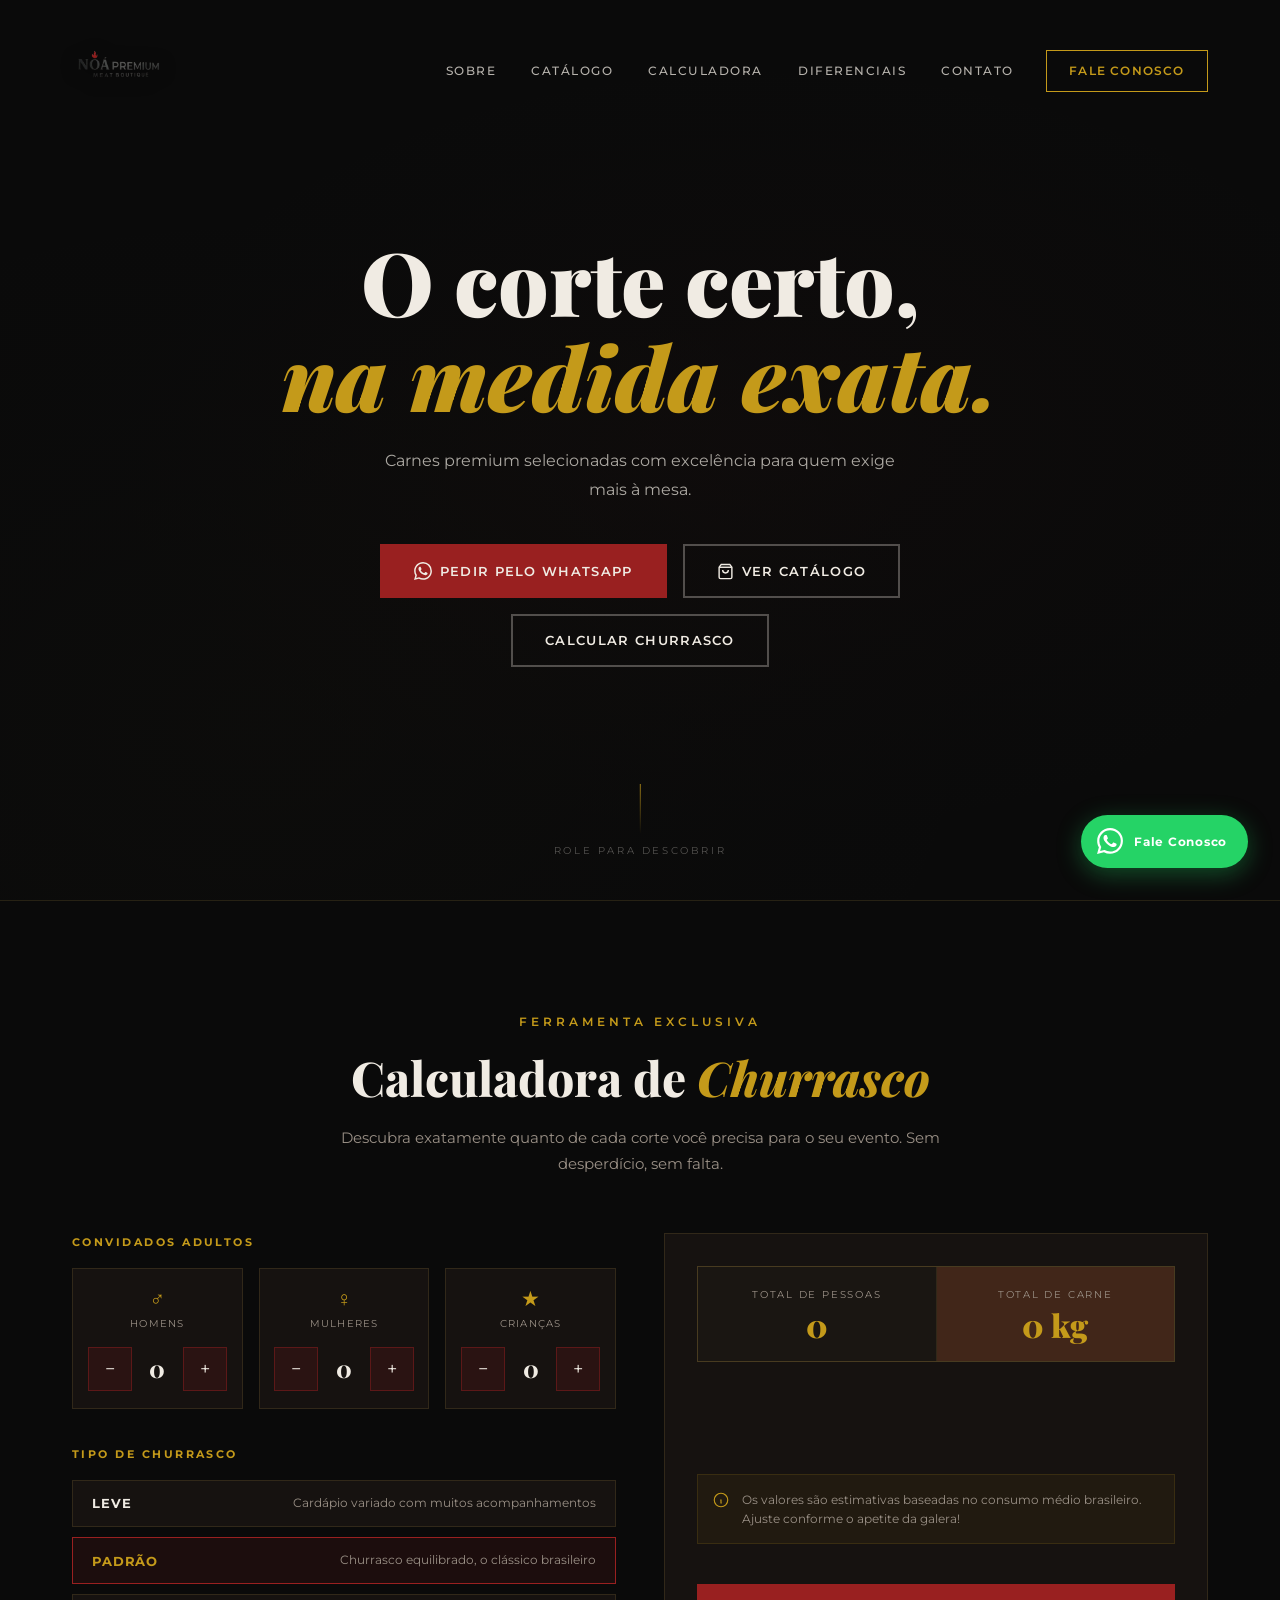
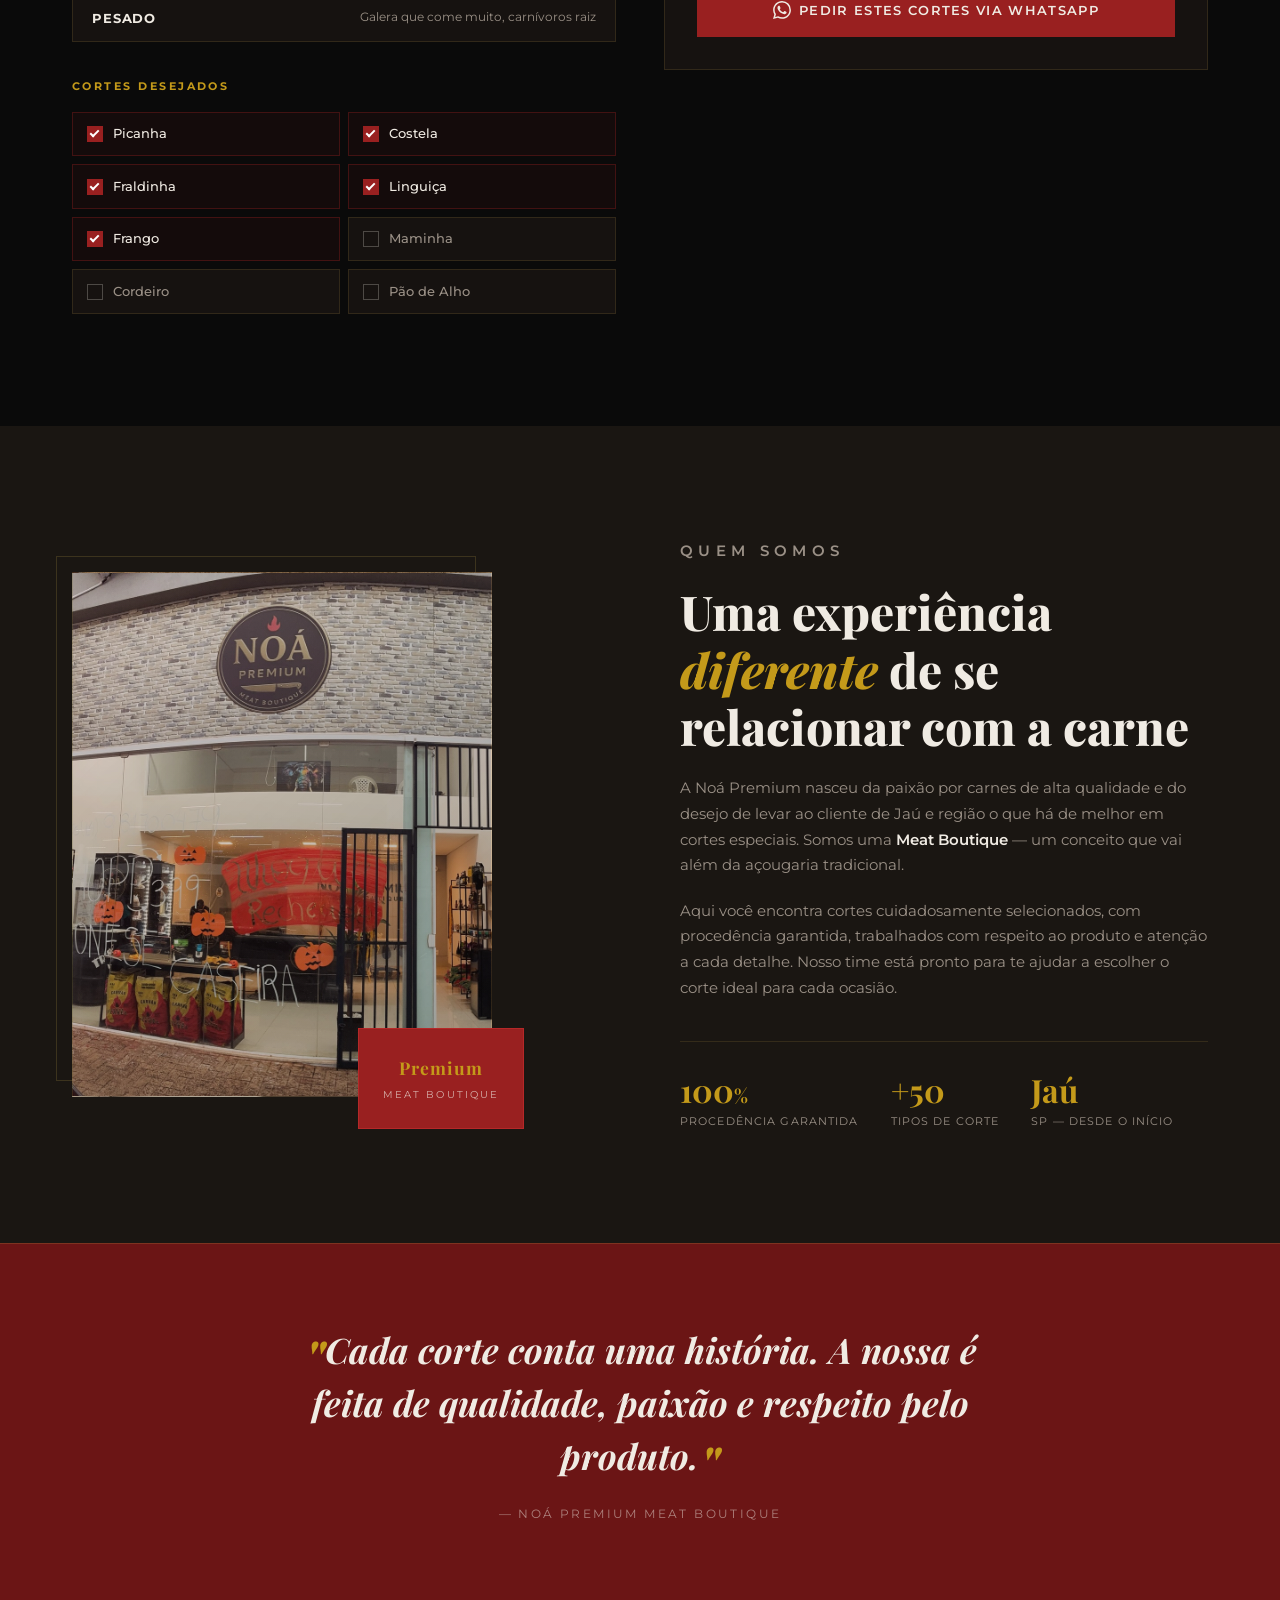
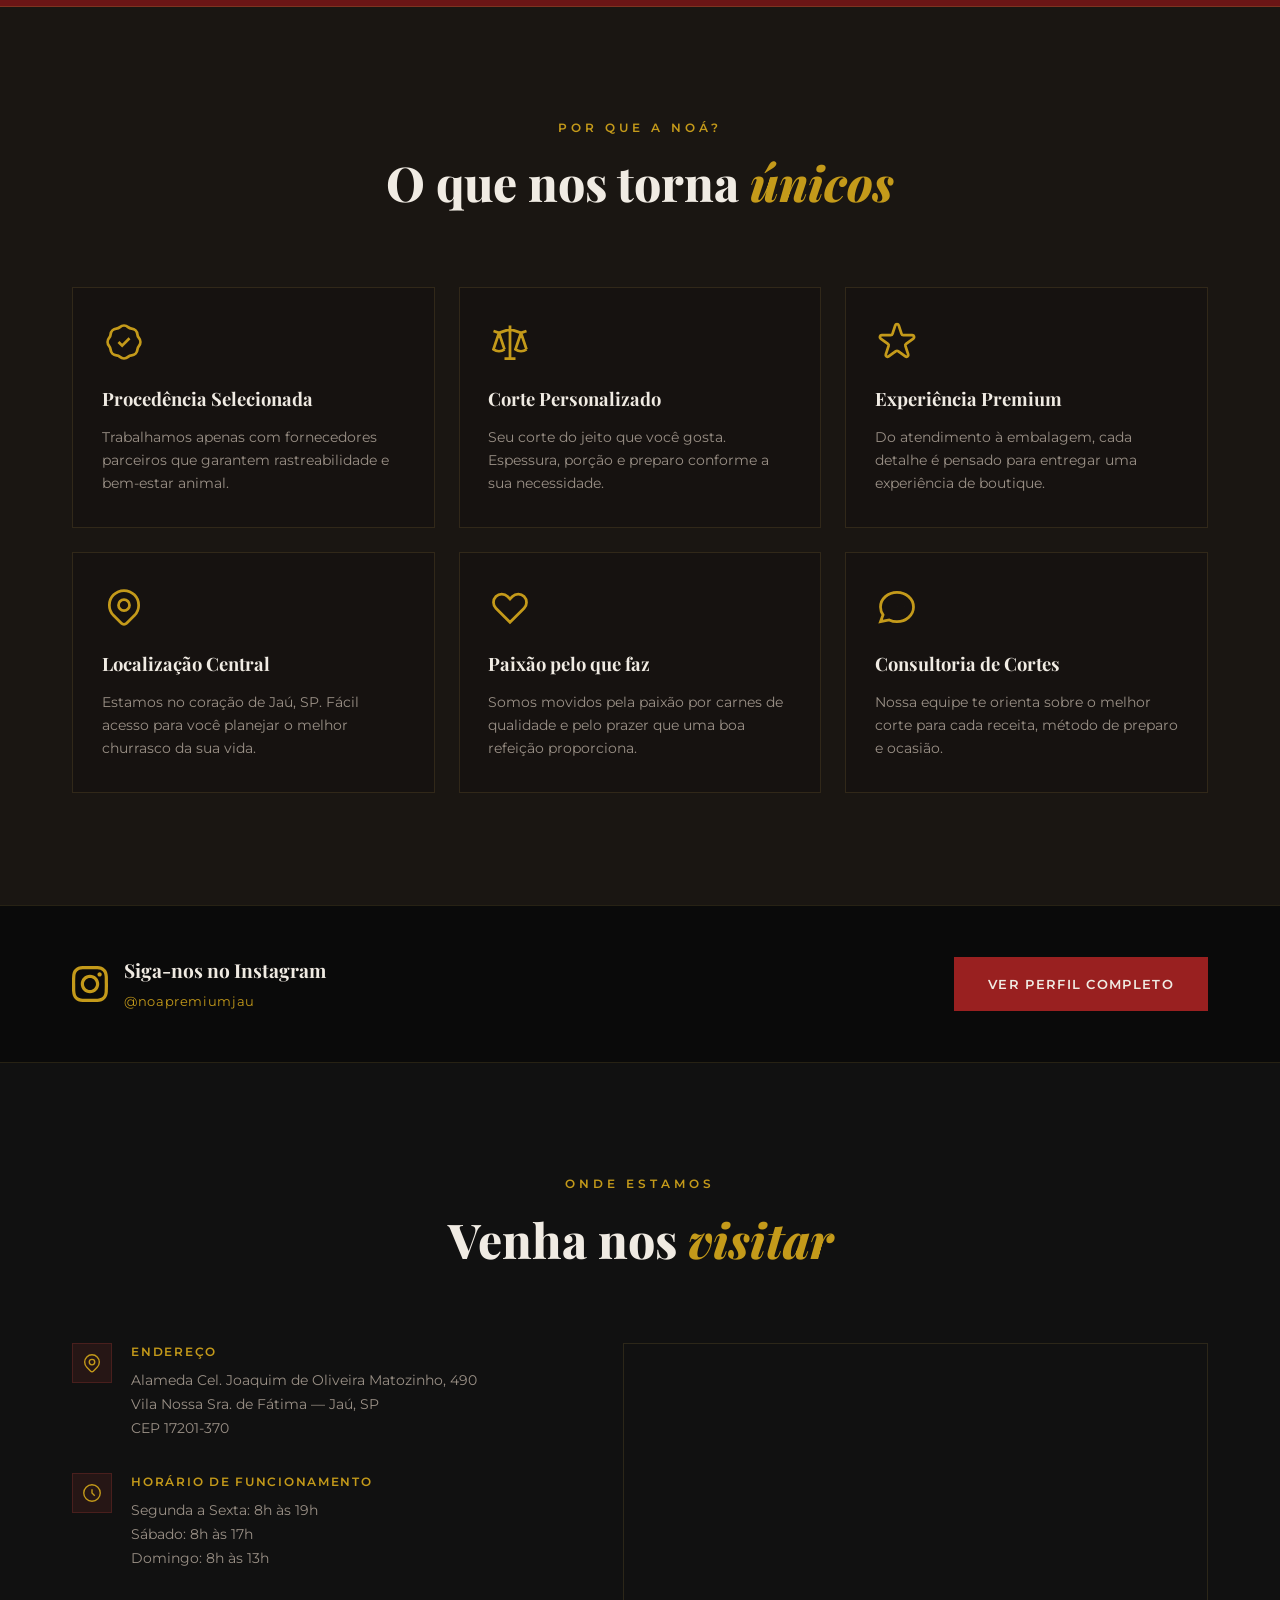
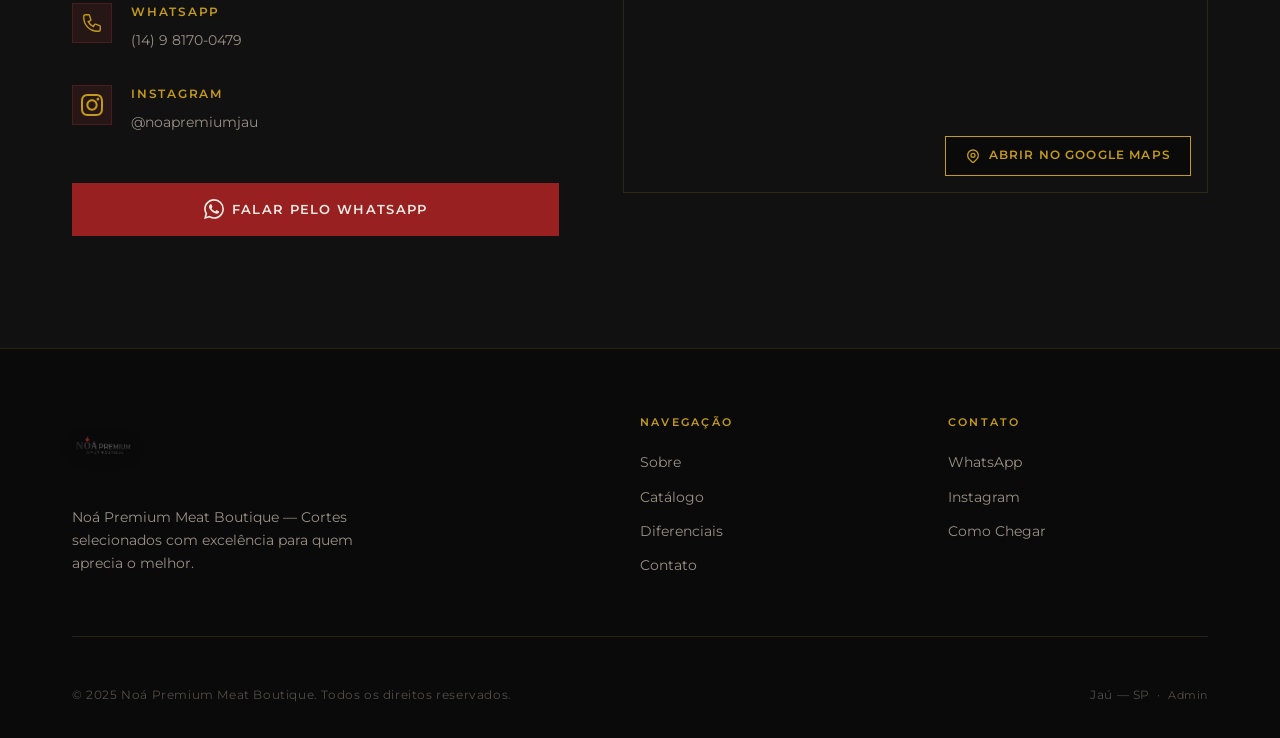
==== index.html @ 0af26b23 "feat: NOÁ Premium — catálogo, carrinho, admin e otimização mobile" ====
<!DOCTYPE html>
<html lang="pt-BR">
<head>
  <meta charset="UTF-8" />
  <meta name="viewport" content="width=device-width, initial-scale=1.0" />
  <title>Noá Premium | Meat Boutique</title>
  <meta name="description" content="Noá Premium Meat Boutique — Cortes premium selecionados com excelência em Jaú, SP. Descubra o sabor que você merece." />
  <link rel="preconnect" href="https://fonts.googleapis.com" />
  <link rel="preconnect" href="https://fonts.gstatic.com" crossorigin />
  <link href="https://fonts.googleapis.com/css2?family=Playfair+Display:ital,wght@0,700;0,800;0,900;1,700;1,800;1,900&family=Montserrat:wght@300;400;500;600;700&display=swap" rel="stylesheet" />
  <link rel="stylesheet" href="style.css" />
</head>
<body>

  <!-- ===== NAVBAR ===== -->
  <header class="navbar" id="navbar">
    <div class="nav-container">
      <a href="#hero" class="nav-logo">
        <img src="LOGO.png" alt="Noá Premium" class="logo-img" />
      </a>
      <nav class="nav-links" id="navLinks">
        <a href="#sobre">Sobre</a>
        <a href="catalogo.html">Catálogo</a>
        <a href="#calculadora">Calculadora</a>
        <a href="#diferenciais">Diferenciais</a>
        <a href="#contato">Contato</a>
      </nav>
      <a href="https://wa.me/5514981700479" target="_blank" class="btn-nav">Fale Conosco</a>
      <button class="hamburger" id="hamburger" aria-label="Menu">
        <span></span><span></span><span></span>
      </button>
    </div>
  </header>

  <!-- ===== HERO ===== -->
  <section class="hero" id="hero">
    <div class="hero-overlay"></div>
    <div class="hero-content">
      <h1 class="hero-title">
        O corte certo,<br /><em>na medida exata.</em>
      </h1>
      <p class="hero-sub">Carnes premium selecionadas com excelência para quem exige mais à mesa.</p>
      <div class="hero-cta">
        <a href="https://wa.me/5514981700479" target="_blank" class="btn-primary">
          <svg viewBox="0 0 24 24" fill="currentColor" style="width:18px;height:18px;flex-shrink:0"><path d="M17.472 14.382c-.297-.149-1.758-.867-2.03-.967-.273-.099-.471-.148-.67.15-.197.297-.767.966-.94 1.164-.173.199-.347.223-.644.075-.297-.15-1.255-.463-2.39-1.475-.883-.788-1.48-1.761-1.653-2.059-.173-.297-.018-.458.13-.606.134-.133.298-.347.446-.52.149-.174.198-.298.298-.497.099-.198.05-.371-.025-.52-.075-.149-.669-1.612-.916-2.207-.242-.579-.487-.5-.669-.51-.173-.008-.371-.01-.57-.01-.198 0-.52.074-.792.372-.272.297-1.04 1.016-1.04 2.479 0 1.462 1.065 2.875 1.213 3.074.149.198 2.096 3.2 5.077 4.487.709.306 1.262.489 1.694.625.712.227 1.36.195 1.871.118.571-.085 1.758-.719 2.006-1.413.248-.694.248-1.289.173-1.413-.074-.124-.272-.198-.57-.347m-5.421 7.403h-.004a9.87 9.87 0 01-5.031-1.378l-.361-.214-3.741.982.998-3.648-.235-.374a9.86 9.86 0 01-1.51-5.26c.001-5.45 4.436-9.884 9.888-9.884 2.64 0 5.122 1.03 6.988 2.898a9.825 9.825 0 012.893 6.994c-.003 5.45-4.437 9.884-9.885 9.884m8.413-18.297A11.815 11.815 0 0012.05 0C5.495 0 .16 5.335.157 11.892c0 2.096.547 4.142 1.588 5.945L.057 24l6.305-1.654a11.882 11.882 0 005.683 1.448h.005c6.554 0 11.89-5.335 11.893-11.893a11.821 11.821 0 00-3.48-8.413z"/></svg>
          Pedir pelo WhatsApp
        </a>
        <a href="catalogo.html" class="btn-outline">
          <svg viewBox="0 0 24 24" fill="none" stroke="currentColor" stroke-width="2" style="width:17px;height:17px;flex-shrink:0"><path d="M6 2L3 6v14a2 2 0 002 2h14a2 2 0 002-2V6l-3-4z"/><line x1="3" y1="6" x2="21" y2="6"/><path d="M16 10a4 4 0 01-8 0"/></svg>
          Ver Catálogo
        </a>
        <a href="#calculadora" class="btn-outline">Calcular Churrasco</a>
      </div>
    </div>
    <div class="hero-scroll">
      <span></span>
      <p>Role para descobrir</p>
    </div>
  </section>

  <!-- ===== CALCULADORA DE CHURRASCO ===== -->
  <section class="calculadora" id="calculadora">
    <div class="container">
      <div class="section-header center">
        <p class="section-label">Ferramenta Exclusiva</p>
        <h2 class="section-title">Calculadora de <em>Churrasco</em></h2>
        <p class="section-desc">Descubra exatamente quanto de cada corte você precisa para o seu evento. Sem desperdício, sem falta.</p>
      </div>

      <div class="calc-wrapper">

        <!-- INPUTS -->
        <div class="calc-inputs">

          <div class="calc-group">
            <label class="calc-label">Convidados adultos</label>
            <div class="calc-counters">
              <div class="calc-counter">
                <div class="calc-counter-info">
                  <span class="counter-icon">♂</span>
                  <span class="counter-desc">Homens</span>
                </div>
                <div class="counter-control">
                  <button class="counter-btn" data-target="men" data-action="minus">−</button>
                  <span class="counter-val" id="val-men">0</span>
                  <button class="counter-btn" data-target="men" data-action="plus">+</button>
                </div>
              </div>
              <div class="calc-counter">
                <div class="calc-counter-info">
                  <span class="counter-icon">♀</span>
                  <span class="counter-desc">Mulheres</span>
                </div>
                <div class="counter-control">
                  <button class="counter-btn" data-target="women" data-action="minus">−</button>
                  <span class="counter-val" id="val-women">0</span>
                  <button class="counter-btn" data-target="women" data-action="plus">+</button>
                </div>
              </div>
              <div class="calc-counter">
                <div class="calc-counter-info">
                  <span class="counter-icon">★</span>
                  <span class="counter-desc">Crianças</span>
                </div>
                <div class="counter-control">
                  <button class="counter-btn" data-target="kids" data-action="minus">−</button>
                  <span class="counter-val" id="val-kids">0</span>
                  <button class="counter-btn" data-target="kids" data-action="plus">+</button>
                </div>
              </div>
            </div>
          </div>

          <div class="calc-group">
            <label class="calc-label">Tipo de churrasco</label>
            <div class="calc-tipo">
              <button class="tipo-btn" data-tipo="leve">
                <span class="tipo-name">Leve</span>
                <span class="tipo-desc">Cardápio variado com muitos acompanhamentos</span>
              </button>
              <button class="tipo-btn active" data-tipo="padrao">
                <span class="tipo-name">Padrão</span>
                <span class="tipo-desc">Churrasco equilibrado, o clássico brasileiro</span>
              </button>
              <button class="tipo-btn" data-tipo="pesado">
                <span class="tipo-name">Pesado</span>
                <span class="tipo-desc">Galera que come muito, carnívoros raiz</span>
              </button>
            </div>
          </div>

          <div class="calc-group">
            <label class="calc-label">Cortes desejados</label>
            <div class="calc-cortes-check">
              <label class="check-item"><input type="checkbox" checked data-cut="picanha" /><span>Picanha</span></label>
              <label class="check-item"><input type="checkbox" checked data-cut="costela" /><span>Costela</span></label>
              <label class="check-item"><input type="checkbox" checked data-cut="fraldinha" /><span>Fraldinha</span></label>
              <label class="check-item"><input type="checkbox" checked data-cut="linguica" /><span>Linguiça</span></label>
              <label class="check-item"><input type="checkbox" checked data-cut="frango" /><span>Frango</span></label>
              <label class="check-item"><input type="checkbox" data-cut="maminha" /><span>Maminha</span></label>
              <label class="check-item"><input type="checkbox" data-cut="cordeiro" /><span>Cordeiro</span></label>
              <label class="check-item"><input type="checkbox" data-cut="paoalho" /><span>Pão de Alho</span></label>
            </div>
          </div>

        </div>

        <!-- RESULTADO -->
        <div class="calc-result">
          <div class="result-header">
            <div class="result-total-box">
              <span class="result-total-label">Total de pessoas</span>
              <span class="result-total-num" id="result-total">0</span>
            </div>
            <div class="result-total-box highlight">
              <span class="result-total-label">Total de carne</span>
              <span class="result-total-num" id="result-kg">0 kg</span>
            </div>
          </div>

          <div class="result-list" id="result-list"></div>

          <div class="result-obs">
            <svg viewBox="0 0 24 24" fill="none" stroke="currentColor" stroke-width="1.5"><path d="M13 16h-1v-4h-1m1-4h.01M21 12a9 9 0 11-18 0 9 9 0 0118 0z"/></svg>
            <p>Os valores são estimativas baseadas no consumo médio brasileiro. Ajuste conforme o apetite da galera!</p>
          </div>

          <a href="https://wa.me/5514981700479" target="_blank" class="btn-primary btn-full" id="btn-pedir">
            <svg viewBox="0 0 24 24" fill="currentColor" style="width:18px;height:18px;flex-shrink:0"><path d="M17.472 14.382c-.297-.149-1.758-.867-2.03-.967-.273-.099-.471-.148-.67.15-.197.297-.767.966-.94 1.164-.173.199-.347.223-.644.075-.297-.15-1.255-.463-2.39-1.475-.883-.788-1.48-1.761-1.653-2.059-.173-.297-.018-.458.13-.606.134-.133.298-.347.446-.52.149-.174.198-.298.298-.497.099-.198.05-.371-.025-.52-.075-.149-.669-1.612-.916-2.207-.242-.579-.487-.5-.669-.51-.173-.008-.371-.01-.57-.01-.198 0-.52.074-.792.372-.272.297-1.04 1.016-1.04 2.479 0 1.462 1.065 2.875 1.213 3.074.149.198 2.096 3.2 5.077 4.487.709.306 1.262.489 1.694.625.712.227 1.36.195 1.871.118.571-.085 1.758-.719 2.006-1.413.248-.694.248-1.289.173-1.413-.074-.124-.272-.198-.57-.347m-5.421 7.403h-.004a9.87 9.87 0 01-5.031-1.378l-.361-.214-3.741.982.998-3.648-.235-.374a9.86 9.86 0 01-1.51-5.26c.001-5.45 4.436-9.884 9.888-9.884 2.64 0 5.122 1.03 6.988 2.898a9.825 9.825 0 012.893 6.994c-.003 5.45-4.437 9.884-9.885 9.884m8.413-18.297A11.815 11.815 0 0012.05 0C5.495 0 .16 5.335.157 11.892c0 2.096.547 4.142 1.588 5.945L.057 24l6.305-1.654a11.882 11.882 0 005.683 1.448h.005c6.554 0 11.89-5.335 11.893-11.893a11.821 11.821 0 00-3.48-8.413z"/></svg>
            Pedir estes cortes via WhatsApp
          </a>
        </div>

      </div>
    </div>
  </section>

  <!-- ===== SOBRE ===== -->
  <section class="sobre" id="sobre">
    <div class="container">
      <div class="sobre-grid">
        <div class="sobre-visual">
          <div class="sobre-img-wrap">
            <div class="sobre-img-bg"></div>
            <div class="sobre-badge">
              <span class="badge-num">Premium</span>
              <span class="badge-txt">Meat Boutique</span>
            </div>
          </div>
        </div>
        <div class="sobre-text">
          <p class="section-label">Quem Somos</p>
          <h2 class="section-title">Uma experiência <em>diferente</em> de se relacionar com a carne</h2>
          <p>A Noá Premium nasceu da paixão por carnes de alta qualidade e do desejo de levar ao cliente de Jaú e região o que há de melhor em cortes especiais. Somos uma <strong>Meat Boutique</strong> — um conceito que vai além da açougaria tradicional.</p>
          <p>Aqui você encontra cortes cuidadosamente selecionados, com procedência garantida, trabalhados com respeito ao produto e atenção a cada detalhe. Nosso time está pronto para te ajudar a escolher o corte ideal para cada ocasião.</p>
          <div class="sobre-stats">
            <div class="stat">
              <span class="stat-num">100<em>%</em></span>
              <span class="stat-label">Procedência garantida</span>
            </div>
            <div class="stat">
              <span class="stat-num">+50</span>
              <span class="stat-label">Tipos de corte</span>
            </div>
            <div class="stat">
              <span class="stat-num">Jaú</span>
              <span class="stat-label">SP — Desde o início</span>
            </div>
          </div>
        </div>
      </div>
    </div>
  </section>

  <!-- ===== BANNER QUOTE ===== -->
  <section class="quote-banner">
    <div class="container">
      <blockquote>
        <em>"</em>Cada corte conta uma história. A nossa é feita de qualidade, paixão e respeito pelo produto.<em>"</em>
      </blockquote>
      <cite>— Noá Premium Meat Boutique</cite>
    </div>
  </section>

  <!-- ===== DIFERENCIAIS ===== -->
  <section class="diferenciais" id="diferenciais">
    <div class="container">
      <div class="section-header center">
        <p class="section-label">Por que a Noá?</p>
        <h2 class="section-title">O que nos torna <em>únicos</em></h2>
      </div>
      <div class="diff-grid">

        <div class="diff-card">
          <div class="diff-icon">
            <svg viewBox="0 0 24 24" fill="none" stroke="currentColor" stroke-width="1.5"><path d="M9 12l2 2 4-4M7.835 4.697a3.42 3.42 0 001.946-.806 3.42 3.42 0 014.438 0 3.42 3.42 0 001.946.806 3.42 3.42 0 013.138 3.138 3.42 3.42 0 00.806 1.946 3.42 3.42 0 010 4.438 3.42 3.42 0 00-.806 1.946 3.42 3.42 0 01-3.138 3.138 3.42 3.42 0 00-1.946.806 3.42 3.42 0 01-4.438 0 3.42 3.42 0 00-1.946-.806 3.42 3.42 0 01-3.138-3.138 3.42 3.42 0 00-.806-1.946 3.42 3.42 0 010-4.438 3.42 3.42 0 00.806-1.946 3.42 3.42 0 013.138-3.138z"/></svg>
          </div>
          <h3>Procedência Selecionada</h3>
          <p>Trabalhamos apenas com fornecedores parceiros que garantem rastreabilidade e bem-estar animal.</p>
        </div>

        <div class="diff-card">
          <div class="diff-icon">
            <svg viewBox="0 0 24 24" fill="none" stroke="currentColor" stroke-width="1.5"><path d="M3 6l3 1m0 0l-3 9a5.002 5.002 0 006.001 0M6 7l3 9M6 7l6-2m6 2l3-1m-3 1l-3 9a5.002 5.002 0 006.001 0M18 7l3 9m-3-9l-6-2m0-2v2m0 16V5m0 16H9m3 0h3"/></svg>
          </div>
          <h3>Corte Personalizado</h3>
          <p>Seu corte do jeito que você gosta. Espessura, porção e preparo conforme a sua necessidade.</p>
        </div>

        <div class="diff-card">
          <div class="diff-icon">
            <svg viewBox="0 0 24 24" fill="none" stroke="currentColor" stroke-width="1.5"><path d="M11.049 2.927c.3-.921 1.603-.921 1.902 0l1.519 4.674a1 1 0 00.95.69h4.915c.969 0 1.371 1.24.588 1.81l-3.976 2.888a1 1 0 00-.363 1.118l1.518 4.674c.3.922-.755 1.688-1.538 1.118l-3.976-2.888a1 1 0 00-1.176 0l-3.976 2.888c-.783.57-1.838-.197-1.538-1.118l1.518-4.674a1 1 0 00-.363-1.118l-3.976-2.888c-.784-.57-.38-1.81.588-1.81h4.914a1 1 0 00.951-.69l1.519-4.674z"/></svg>
          </div>
          <h3>Experiência Premium</h3>
          <p>Do atendimento à embalagem, cada detalhe é pensado para entregar uma experiência de boutique.</p>
        </div>

        <div class="diff-card">
          <div class="diff-icon">
            <svg viewBox="0 0 24 24" fill="none" stroke="currentColor" stroke-width="1.5"><path d="M17.657 16.657L13.414 20.9a1.998 1.998 0 01-2.827 0l-4.244-4.243a8 8 0 1111.314 0z"/><path d="M15 11a3 3 0 11-6 0 3 3 0 016 0z"/></svg>
          </div>
          <h3>Localização Central</h3>
          <p>Estamos no coração de Jaú, SP. Fácil acesso para você planejar o melhor churrasco da sua vida.</p>
        </div>

        <div class="diff-card">
          <div class="diff-icon">
            <svg viewBox="0 0 24 24" fill="none" stroke="currentColor" stroke-width="1.5"><path d="M4.318 6.318a4.5 4.5 0 000 6.364L12 20.364l7.682-7.682a4.5 4.5 0 00-6.364-6.364L12 7.636l-1.318-1.318a4.5 4.5 0 00-6.364 0z"/></svg>
          </div>
          <h3>Paixão pelo que faz</h3>
          <p>Somos movidos pela paixão por carnes de qualidade e pelo prazer que uma boa refeição proporciona.</p>
        </div>

        <div class="diff-card">
          <div class="diff-icon">
            <svg viewBox="0 0 24 24" fill="none" stroke="currentColor" stroke-width="1.5"><path d="M8 12h.01M12 12h.01M16 12h.01M21 12c0 4.418-4.03 8-9 8a9.863 9.863 0 01-4.255-.949L3 20l1.395-3.72C3.512 15.042 3 13.574 3 12c0-4.418 4.03-8 9-8s9 3.582 9 8z"/></svg>
          </div>
          <h3>Consultoria de Cortes</h3>
          <p>Nossa equipe te orienta sobre o melhor corte para cada receita, método de preparo e ocasião.</p>
        </div>

      </div>
    </div>
  </section>

  <!-- ===== INSTAGRAM STRIP ===== -->
  <section class="insta-strip">
    <div class="container">
      <div class="insta-header">
        <svg class="insta-icon" viewBox="0 0 24 24" fill="currentColor"><path d="M12 2.163c3.204 0 3.584.012 4.85.07 3.252.148 4.771 1.691 4.919 4.919.058 1.265.069 1.645.069 4.849 0 3.205-.012 3.584-.069 4.849-.149 3.225-1.664 4.771-4.919 4.919-1.266.058-1.644.07-4.85.07-3.204 0-3.584-.012-4.849-.07-3.26-.149-4.771-1.699-4.919-4.92-.058-1.265-.07-1.644-.07-4.849 0-3.204.013-3.583.07-4.849.149-3.227 1.664-4.771 4.919-4.919 1.266-.057 1.645-.069 4.849-.069zm0-2.163c-3.259 0-3.667.014-4.947.072-4.358.2-6.78 2.618-6.98 6.98-.059 1.281-.073 1.689-.073 4.948 0 3.259.014 3.668.072 4.948.2 4.358 2.618 6.78 6.98 6.98 1.281.058 1.689.072 4.948.072 3.259 0 3.668-.014 4.948-.072 4.354-.2 6.782-2.618 6.979-6.98.059-1.28.073-1.689.073-4.948 0-3.259-.014-3.667-.072-4.947-.196-4.354-2.617-6.78-6.979-6.98-1.281-.059-1.69-.073-4.949-.073zm0 5.838c-3.403 0-6.162 2.759-6.162 6.162s2.759 6.163 6.162 6.163 6.162-2.759 6.162-6.163c0-3.403-2.759-6.162-6.162-6.162zm0 10.162c-2.209 0-4-1.79-4-4 0-2.209 1.791-4 4-4s4 1.791 4 4c0 2.21-1.791 4-4 4zm6.406-11.845c-.796 0-1.441.645-1.441 1.44s.645 1.44 1.441 1.44c.795 0 1.439-.645 1.439-1.44s-.644-1.44-1.439-1.44z"/></svg>
        <div>
          <h3>Siga-nos no Instagram</h3>
          <a href="https://www.instagram.com/noapremiumjau/" target="_blank" rel="noopener">@noapremiumjau</a>
        </div>
      </div>
      <a href="https://www.instagram.com/noapremiumjau/" target="_blank" rel="noopener" class="btn-primary">Ver Perfil Completo</a>
    </div>
  </section>

  <!-- ===== CONTATO ===== -->
  <section class="contato" id="contato">
    <div class="container">
      <div class="section-header center">
        <p class="section-label">Onde Estamos</p>
        <h2 class="section-title">Venha nos <em>visitar</em></h2>
      </div>
      <div class="contato-grid">
        <div class="contato-info">

          <div class="info-item">
            <div class="info-icon">
              <svg viewBox="0 0 24 24" fill="none" stroke="currentColor" stroke-width="1.5"><path d="M17.657 16.657L13.414 20.9a1.998 1.998 0 01-2.827 0l-4.244-4.243a8 8 0 1111.314 0z"/><path d="M15 11a3 3 0 11-6 0 3 3 0 016 0z"/></svg>
            </div>
            <div>
              <h4>Endereço</h4>
              <p>Alameda Cel. Joaquim de Oliveira Matozinho, 490<br />Vila Nossa Sra. de Fátima — Jaú, SP<br />CEP 17201-370</p>
            </div>
          </div>

          <div class="info-item">
            <div class="info-icon">
              <svg viewBox="0 0 24 24" fill="none" stroke="currentColor" stroke-width="1.5"><path d="M12 8v4l3 3m6-3a9 9 0 11-18 0 9 9 0 0118 0z"/></svg>
            </div>
            <div>
              <h4>Horário de Funcionamento</h4>
              <p>Segunda a Sexta: 8h às 19h<br />Sábado: 8h às 17h<br />Domingo: 8h às 13h</p>
            </div>
          </div>

          <div class="info-item">
            <div class="info-icon">
              <svg viewBox="0 0 24 24" fill="none" stroke="currentColor" stroke-width="1.5"><path d="M3 5a2 2 0 012-2h3.28a1 1 0 01.948.684l1.498 4.493a1 1 0 01-.502 1.21l-2.257 1.13a11.042 11.042 0 005.516 5.516l1.13-2.257a1 1 0 011.21-.502l4.493 1.498a1 1 0 01.684.949V19a2 2 0 01-2 2h-1C9.716 21 3 14.284 3 6V5z"/></svg>
            </div>
            <div>
              <h4>WhatsApp</h4>
              <p><a href="https://wa.me/5514981700479" target="_blank">(14) 9 8170-0479</a></p>
            </div>
          </div>

          <div class="info-item">
            <div class="info-icon">
              <svg viewBox="0 0 24 24" fill="currentColor"><path d="M12 2.163c3.204 0 3.584.012 4.85.07 3.252.148 4.771 1.691 4.919 4.919.058 1.265.069 1.645.069 4.849 0 3.205-.012 3.584-.069 4.849-.149 3.225-1.664 4.771-4.919 4.919-1.266.058-1.644.07-4.85.07-3.204 0-3.584-.012-4.849-.07-3.26-.149-4.771-1.699-4.919-4.92-.058-1.265-.07-1.644-.07-4.849 0-3.204.013-3.583.07-4.849.149-3.227 1.664-4.771 4.919-4.919 1.266-.057 1.645-.069 4.849-.069zm0-2.163c-3.259 0-3.667.014-4.947.072-4.358.2-6.78 2.618-6.98 6.98-.059 1.281-.073 1.689-.073 4.948 0 3.259.014 3.668.072 4.948.2 4.358 2.618 6.78 6.98 6.98 1.281.058 1.689.072 4.948.072 3.259 0 3.668-.014 4.948-.072 4.354-.2 6.782-2.618 6.979-6.98.059-1.28.073-1.689.073-4.948 0-3.259-.014-3.667-.072-4.947-.196-4.354-2.617-6.78-6.979-6.98-1.281-.059-1.69-.073-4.949-.073zm0 5.838c-3.403 0-6.162 2.759-6.162 6.162s2.759 6.163 6.162 6.163 6.162-2.759 6.162-6.163c0-3.403-2.759-6.162-6.162-6.162zm0 10.162c-2.209 0-4-1.79-4-4 0-2.209 1.791-4 4-4s4 1.791 4 4c0 2.21-1.791 4-4 4zm6.406-11.845c-.796 0-1.441.645-1.441 1.44s.645 1.44 1.441 1.44c.795 0 1.439-.645 1.439-1.44s-.644-1.44-1.439-1.44z"/></svg>
            </div>
            <div>
              <h4>Instagram</h4>
              <p><a href="https://www.instagram.com/noapremiumjau/" target="_blank">@noapremiumjau</a></p>
            </div>
          </div>

          <a href="https://wa.me/5514981700479" target="_blank" class="btn-primary btn-full">
            <svg viewBox="0 0 24 24" fill="currentColor" style="width:20px;height:20px;flex-shrink:0"><path d="M17.472 14.382c-.297-.149-1.758-.867-2.03-.967-.273-.099-.471-.148-.67.15-.197.297-.767.966-.94 1.164-.173.199-.347.223-.644.075-.297-.15-1.255-.463-2.39-1.475-.883-.788-1.48-1.761-1.653-2.059-.173-.297-.018-.458.13-.606.134-.133.298-.347.446-.52.149-.174.198-.298.298-.497.099-.198.05-.371-.025-.52-.075-.149-.669-1.612-.916-2.207-.242-.579-.487-.5-.669-.51-.173-.008-.371-.01-.57-.01-.198 0-.52.074-.792.372-.272.297-1.04 1.016-1.04 2.479 0 1.462 1.065 2.875 1.213 3.074.149.198 2.096 3.2 5.077 4.487.709.306 1.262.489 1.694.625.712.227 1.36.195 1.871.118.571-.085 1.758-.719 2.006-1.413.248-.694.248-1.289.173-1.413-.074-.124-.272-.198-.57-.347m-5.421 7.403h-.004a9.87 9.87 0 01-5.031-1.378l-.361-.214-3.741.982.998-3.648-.235-.374a9.86 9.86 0 01-1.51-5.26c.001-5.45 4.436-9.884 9.888-9.884 2.64 0 5.122 1.03 6.988 2.898a9.825 9.825 0 012.893 6.994c-.003 5.45-4.437 9.884-9.885 9.884m8.413-18.297A11.815 11.815 0 0012.05 0C5.495 0 .16 5.335.157 11.892c0 2.096.547 4.142 1.588 5.945L.057 24l6.305-1.654a11.882 11.882 0 005.683 1.448h.005c6.554 0 11.89-5.335 11.893-11.893a11.821 11.821 0 00-3.48-8.413z"/></svg>
            Falar pelo WhatsApp
          </a>

        </div>

        <div class="contato-map">
          <iframe
            title="Localização Noá Premium"
            src="https://www.google.com/maps/embed?origin=mfe&pb=!1m2!2m1!1sAlameda+Cel.+Joaquim+de+Oliveira+Matozinho,+490+-+4+-+Vila+Nossa+Sra.+de+Fatima,+Ja%C3%BA+-+SP,+17201-370"
            width="100%"
            height="100%"
            style="border:0;"
            allowfullscreen=""
            loading="lazy"
            referrerpolicy="no-referrer-when-downgrade">
          </iframe>
          <a 
            href="https://www.google.com/maps/search/Alameda+Cel.+Joaquim+de+Oliveira+Matozinho,+490,+Jaú,+SP" 
            target="_blank" 
            class="map-btn"
          >
            <svg viewBox="0 0 24 24" fill="none" stroke="currentColor" stroke-width="2"><path d="M17.657 16.657L13.414 20.9a1.998 1.998 0 01-2.827 0l-4.244-4.243a8 8 0 1111.314 0z"/><path d="M15 11a3 3 0 11-6 0 3 3 0 016 0z"/></svg>
            Abrir no Google Maps
          </a>
        </div>

      </div>
    </div>
  </section>

  <!-- ===== FOOTER ===== -->
  <footer class="footer">
    <div class="container">
      <div class="footer-top">
        <div class="footer-brand">
          <img src="LOGO.png" alt="Noá Premium" class="footer-logo" />
          <p>Noá Premium Meat Boutique — Cortes selecionados com excelência para quem aprecia o melhor.</p>
        </div>
        <div class="footer-links">
          <h5>Navegação</h5>
          <a href="#sobre">Sobre</a>
          <a href="catalogo.html">Catálogo</a>
          <a href="#diferenciais">Diferenciais</a>
          <a href="#contato">Contato</a>
        </div>
        <div class="footer-links">
          <h5>Contato</h5>
          <a href="https://wa.me/5514981700479" target="_blank">WhatsApp</a>
          <a href="https://www.instagram.com/noapremiumjau/" target="_blank">Instagram</a>
          <a href="https://www.google.com/maps/search/Alameda+Cel.+Joaquim+de+Oliveira+Matozinho,+490,+Jaú,+SP" target="_blank">Como Chegar</a>
        </div>
      </div>
      <div class="footer-bottom">
        <p>© 2025 Noá Premium Meat Boutique. Todos os direitos reservados.</p>
        <p>Jaú — SP &nbsp;·&nbsp; <a href="admin.html" style="color:var(--text-muted);opacity:0.5;font-size:0.7rem">Admin</a></p>
      </div>
    </div>
  </footer>

  <!-- ===== WHATSAPP FLUTUANTE ===== -->
  <a href="https://wa.me/5514981700479" target="_blank" class="whatsapp-float" aria-label="Falar pelo WhatsApp">
    <svg viewBox="0 0 24 24" fill="currentColor"><path d="M17.472 14.382c-.297-.149-1.758-.867-2.03-.967-.273-.099-.471-.148-.67.15-.197.297-.767.966-.94 1.164-.173.199-.347.223-.644.075-.297-.15-1.255-.463-2.39-1.475-.883-.788-1.48-1.761-1.653-2.059-.173-.297-.018-.458.13-.606.134-.133.298-.347.446-.52.149-.174.198-.298.298-.497.099-.198.05-.371-.025-.52-.075-.149-.669-1.612-.916-2.207-.242-.579-.487-.5-.669-.51-.173-.008-.371-.01-.57-.01-.198 0-.52.074-.792.372-.272.297-1.04 1.016-1.04 2.479 0 1.462 1.065 2.875 1.213 3.074.149.198 2.096 3.2 5.077 4.487.709.306 1.262.489 1.694.625.712.227 1.36.195 1.871.118.571-.085 1.758-.719 2.006-1.413.248-.694.248-1.289.173-1.413-.074-.124-.272-.198-.57-.347m-5.421 7.403h-.004a9.87 9.87 0 01-5.031-1.378l-.361-.214-3.741.982.998-3.648-.235-.374a9.86 9.86 0 01-1.51-5.26c.001-5.45 4.436-9.884 9.888-9.884 2.64 0 5.122 1.03 6.988 2.898a9.825 9.825 0 012.893 6.994c-.003 5.45-4.437 9.884-9.885 9.884m8.413-18.297A11.815 11.815 0 0012.05 0C5.495 0 .16 5.335.157 11.892c0 2.096.547 4.142 1.588 5.945L.057 24l6.305-1.654a11.882 11.882 0 005.683 1.448h.005c6.554 0 11.89-5.335 11.893-11.893a11.821 11.821 0 00-3.48-8.413z"/></svg>
    <span class="whatsapp-float-label">Fale Conosco</span>
  </a>

  <script src="script.js"></script>
</body>
</html>
---- style.css ----
/* =====================================================
   NOÁ PREMIUM — MEAT BOUTIQUE
   Color Palette:
   --black:       #0A0A0A
   --bg:          #111111
   --bg-2:        #181818
   --tomato:      #992020  (Vermelho)
   --tomato-lt:   #B52828
   --gold:        #C49A1A
   --gold-lt:     #D4AE38
   --text:        #F0EBE3
   --text-muted:  #9A9086
===================================================== */

/* ===== RESET & BASE ===== */
*, *::before, *::after {
  margin: 0;
  padding: 0;
  box-sizing: border-box;
}

:root {
  --black:      #0A0A0A;
  --bg:         #111111;
  --bg-2:       #1A1612;
  --bg-card:    #161210;
  --tomato:     #992020;
  --tomato-lt:  #B52828;
  --tomato-dk:  #6B1515;
  --gold:       #C49A1A;
  --gold-lt:    #D4AE38;
  --gold-dk:    #9A7815;
  --text:       #F0EBE3;
  --text-muted: #9A9086;
  --border:     rgba(201,168,76,0.15);
  --radius:     4px;
  --trans:      0.3s cubic-bezier(0.4, 0, 0.2, 1);
}

html {
  scroll-behavior: smooth;
  font-size: 16px;
  -webkit-text-size-adjust: 100%;
}

body {
  font-family: 'Montserrat', sans-serif;
  background-color: var(--bg);
  color: var(--text);
  line-height: 1.7;
  overflow-x: hidden;
  -webkit-font-smoothing: antialiased;
}

img { display: block; max-width: 100%; }
a  { color: inherit; text-decoration: none; }
button { cursor: pointer; font-family: inherit; touch-action: manipulation; -webkit-tap-highlight-color: transparent; }
a      { touch-action: manipulation; -webkit-tap-highlight-color: transparent; }

.container {
  max-width: 1200px;
  margin: 0 auto;
  padding: 0 2rem;
}

/* ===== TYPOGRAPHY ===== */
.section-label {
  font-family: 'Montserrat', sans-serif;
  font-size: 0.72rem;
  font-weight: 600;
  letter-spacing: 0.35em;
  text-transform: uppercase;
  color: var(--gold);
  margin-bottom: 1rem;
  display: block;
}

.section-title {
  font-family: 'Playfair Display', serif;
  font-size: clamp(2rem, 4vw, 3rem);
  font-weight: 800;
  line-height: 1.2;
  color: var(--text);
  margin-bottom: 1.2rem;
}

.section-title em {
  font-style: italic;
  color: var(--gold);
}

.section-desc {
  color: var(--text-muted);
  max-width: 600px;
  font-size: 0.95rem;
}

.section-header.center {
  text-align: center;
  display: flex;
  flex-direction: column;
  align-items: center;
  margin-bottom: 3.5rem;
}

/* ===== BUTTONS ===== */
.btn-primary {
  display: inline-flex;
  align-items: center;
  gap: 0.5rem;
  padding: 0.85rem 2rem;
  background: var(--tomato);
  color: var(--text);
  font-family: 'Montserrat', sans-serif;
  font-size: 0.82rem;
  font-weight: 600;
  letter-spacing: 0.1em;
  text-transform: uppercase;
  border: 2px solid var(--tomato);
  transition: background var(--trans), border-color var(--trans), color var(--trans), transform var(--trans);
}

.btn-primary:hover {
  background: var(--tomato-lt);
  border-color: var(--tomato-lt);
  transform: translateY(-2px);
}

.btn-outline {
  display: inline-flex;
  align-items: center;
  gap: 0.5rem;
  padding: 0.85rem 2rem;
  background: transparent;
  color: var(--text);
  font-family: 'Montserrat', sans-serif;
  font-size: 0.82rem;
  font-weight: 600;
  letter-spacing: 0.1em;
  text-transform: uppercase;
  border: 2px solid rgba(240,235,227,0.3);
  transition: border-color var(--trans), background var(--trans), transform var(--trans);
}

.btn-outline:hover {
  border-color: var(--gold);
  color: var(--gold);
  transform: translateY(-2px);
}

.btn-full {
  width: 100%;
  justify-content: center;
  margin-top: 1rem;
}

/* ===== NAVBAR ===== */
.navbar {
  position: fixed;
  top: 0;
  left: 0;
  right: 0;
  z-index: 1000;
  padding: 1rem 0;
  transition: background var(--trans), padding var(--trans), backdrop-filter var(--trans);
}

.navbar.scrolled {
  background: rgba(10, 10, 10, 0.93);
  backdrop-filter: blur(16px);
  padding: 0.6rem 0;
  border-bottom: 1px solid var(--border);
}

.nav-container {
  max-width: 1200px;
  margin: 0 auto;
  padding: 0 2rem;
  display: flex;
  align-items: center;
  gap: 2rem;
}

.nav-logo {
  flex-shrink: 0;
}

.logo-img {
  height: 110px;
  width: auto;
  filter: brightness(1) drop-shadow(0 2px 8px rgba(0,0,0,0.5));
  transition: transform var(--trans), filter var(--trans);
}

.logo-img:hover {
  transform: scale(1.04);
  filter: brightness(1.1) drop-shadow(0 4px 12px rgba(201,168,76,0.3));
}

.nav-links {
  display: flex;
  align-items: center;
  gap: 2.2rem;
  margin-left: auto;
}

.nav-links a {
  font-size: 0.78rem;
  font-weight: 500;
  letter-spacing: 0.12em;
  text-transform: uppercase;
  color: rgba(240,235,227,0.75);
  transition: color var(--trans);
  position: relative;
}

.nav-links a::after {
  content: '';
  position: absolute;
  bottom: -4px;
  left: 0;
  width: 0;
  height: 1px;
  background: var(--gold);
  transition: width var(--trans);
}

.nav-links a:hover { color: var(--text); }
.nav-links a:hover::after { width: 100%; }

.btn-nav {
  display: inline-block;
  padding: 0.6rem 1.4rem;
  background: transparent;
  border: 1px solid var(--gold);
  color: var(--gold);
  font-size: 0.75rem;
  font-weight: 600;
  letter-spacing: 0.1em;
  text-transform: uppercase;
  transition: background var(--trans), color var(--trans);
  white-space: nowrap;
}

.btn-nav:hover {
  background: var(--gold);
  color: var(--black);
}

.hamburger {
  display: none;
  flex-direction: column;
  gap: 5px;
  background: none;
  border: none;
  padding: 4px;
}

.hamburger span {
  display: block;
  width: 24px;
  height: 1.5px;
  background: var(--text);
  transition: transform var(--trans), opacity var(--trans);
}

.hamburger.open span:nth-child(1) { transform: translateY(6.5px) rotate(45deg); }
.hamburger.open span:nth-child(2) { opacity: 0; }
.hamburger.open span:nth-child(3) { transform: translateY(-6.5px) rotate(-45deg); }
.hamburger.open {
  background: rgba(240,235,227,0.08);
  border-radius: 4px;
  padding: 8px;
}

/* ===== HERO ===== */
.hero {
  position: relative;
  min-height: 100vh;
  display: flex;
  align-items: center;
  justify-content: center;
  overflow: hidden;
  background-color: var(--black);
  background-image:
    radial-gradient(ellipse at 60% 50%, rgba(125,46,40,0.18) 0%, transparent 60%),
    radial-gradient(ellipse at 20% 80%, rgba(201,168,76,0.06) 0%, transparent 50%),
    url('https://images.unsplash.com/photo-1529694157872-4e0c0f3b238b?w=1600&q=80');
  background-size: cover;
  background-position: center;
}

.hero-overlay {
  position: absolute;
  inset: 0;
  background: linear-gradient(
    135deg,
    rgba(10,10,10,0.92) 0%,
    rgba(10,10,10,0.78) 50%,
    rgba(10,10,10,0.88) 100%
  );
}

.hero-content {
  position: relative;
  z-index: 1;
  max-width: 800px;
  padding: 2rem;
  text-align: center;
}

.hero-logo {
  height: 260px;
  width: auto;
  margin: 0 auto 0.6rem;
  display: block;
  filter: drop-shadow(0 4px 32px rgba(0,0,0,0.6));
  opacity: 0;
  animation: fadeUp 0.9s 0.2s forwards;
}

.hero-eyebrow {
  display: none;
}

.hero-title {
  font-family: 'Playfair Display', serif;
  font-size: clamp(3rem, 7vw, 5.5rem);
  font-weight: 900;
  line-height: 1.08;
  color: var(--text);
  margin-bottom: 1.5rem;
  opacity: 0;
  animation: fadeUp 0.8s 0.4s forwards;
}

.hero-title em {
  font-style: italic;
  color: var(--gold);
}

.hero-sub {
  font-size: 1rem;
  color: rgba(240,235,227,0.7);
  max-width: 520px;
  margin: 0 auto 2.5rem;
  line-height: 1.8;
  opacity: 0;
  animation: fadeUp 0.8s 0.6s forwards;
}

.hero-cta {
  display: flex;
  gap: 1rem;
  justify-content: center;
  flex-wrap: wrap;
  opacity: 0;
  animation: fadeUp 0.8s 0.8s forwards;
}

.hero-scroll {
  position: absolute;
  bottom: 2.5rem;
  left: 50%;
  transform: translateX(-50%);
  display: flex;
  flex-direction: column;
  align-items: center;
  gap: 0.5rem;
  opacity: 0;
  animation: fadeIn 1s 1.2s forwards;
}

.hero-scroll span {
  display: block;
  width: 1px;
  height: 50px;
  background: linear-gradient(to bottom, var(--gold), transparent);
  animation: scrollLine 2s 1.5s infinite;
}

.hero-scroll p {
  font-size: 0.65rem;
  letter-spacing: 0.25em;
  text-transform: uppercase;
  color: rgba(240,235,227,0.4);
}

/* ===== SOBRE ===== */
.sobre {
  padding: 7rem 0;
  background: var(--bg-2);
}

.sobre-grid {
  display: grid;
  grid-template-columns: 1fr 1fr;
  gap: 5rem;
  align-items: center;
}

.sobre-visual {
  position: relative;
}

.sobre-img-wrap {
  position: relative;
  aspect-ratio: 4/5;
  max-width: 420px;
}

.sobre-img-bg {
  width: 100%;
  height: 100%;
  background-image:
    linear-gradient(135deg, rgba(125,46,40,0.15) 0%, rgba(10,10,10,0.35) 100%),
    url('fachada.jpg');
  background-size: cover;
  background-position: center;
  border: 1px solid var(--border);
}

.sobre-img-bg::before {
  content: '';
  position: absolute;
  top: -16px;
  left: -16px;
  right: 16px;
  bottom: 16px;
  border: 1px solid rgba(201,168,76,0.2);
  z-index: -1;
}

.sobre-badge {
  position: absolute;
  bottom: -2rem;
  right: -2rem;
  background: var(--tomato);
  border: 1px solid var(--tomato-lt);
  padding: 1.5rem;
  text-align: center;
  min-width: 130px;
}

.badge-num {
  display: block;
  font-family: 'Playfair Display', serif;
  font-size: 1.1rem;
  font-weight: 700;
  color: var(--gold);
  letter-spacing: 0.05em;
}

.badge-txt {
  display: block;
  font-size: 0.65rem;
  letter-spacing: 0.2em;
  text-transform: uppercase;
  color: rgba(240,235,227,0.7);
  margin-top: 0.2rem;
}

.sobre-text p {
  color: var(--text-muted);
  margin-bottom: 1.2rem;
  font-size: 0.95rem;
}

.sobre-text p strong {
  color: var(--text);
  font-weight: 600;
}

.sobre-stats {
  display: flex;
  gap: 2rem;
  margin-top: 2.5rem;
  padding-top: 2rem;
  border-top: 1px solid var(--border);
  flex-wrap: wrap;
}

.stat-num {
  display: block;
  font-family: 'Playfair Display', serif;
  font-size: 2rem;
  font-weight: 700;
  color: var(--gold);
  line-height: 1;
}

.stat-num em {
  font-style: normal;
  font-size: 1.2rem;
}

.stat-label {
  display: block;
  font-size: 0.7rem;
  letter-spacing: 0.1em;
  text-transform: uppercase;
  color: var(--text-muted);
  margin-top: 0.4rem;
}

/* ===== DIVIDER ===== */
.divider-gold {
  display: flex;
  align-items: center;
  gap: 1.5rem;
  padding: 1.5rem 2rem;
  max-width: 800px;
  margin: 0 auto;
}

.divider-line {
  flex: 1;
  height: 1px;
  background: linear-gradient(to right, transparent, var(--gold), transparent);
}

.divider-logo {
  height: 36px;
  width: auto;
  opacity: 0.6;
}

/* ===== CATALOG PAGE HERO ===== */
.catalog-hero {
  position: relative;
  padding: 10rem 0 5rem;
  background-color: var(--black);
  background-image:
    radial-gradient(ellipse at 70% 50%, rgba(125,46,40,0.22) 0%, transparent 60%),
    radial-gradient(ellipse at 20% 80%, rgba(201,168,76,0.07) 0%, transparent 50%),
    url('https://images.unsplash.com/photo-1544025162-d76538561e34?w=1600&q=80');
  background-size: cover;
  background-position: center 40%;
  overflow: hidden;
}

.catalog-hero-overlay {
  position: absolute;
  inset: 0;
  background: linear-gradient(
    135deg,
    rgba(10,10,10,0.88) 0%,
    rgba(10,10,10,0.70) 50%,
    rgba(10,10,10,0.82) 100%
  );
}

.catalog-hero-content {
  position: relative;
  z-index: 1;
  max-width: 1200px;
  margin: 0 auto;
  padding: 0 2rem;
}

.catalog-hero-title {
  font-family: 'Playfair Display', serif;
  font-size: clamp(2.4rem, 5vw, 4rem);
  font-weight: 900;
  line-height: 1.1;
  color: var(--text);
  margin-bottom: 1rem;
}

.catalog-hero-title em {
  font-style: italic;
  color: var(--gold);
}

.catalog-hero-sub {
  font-size: 0.95rem;
  color: rgba(240,235,227,0.65);
  max-width: 560px;
  line-height: 1.8;
}

/* Active nav link */
.nav-links a.nav-active {
  color: var(--gold) !important;
}
.nav-links a.nav-active::after {
  width: 100% !important;
}

/* Cart float button (catalog page) */
.cart-float {
  background: var(--tomato) !important;
  border: none;
  font-family: 'Montserrat', sans-serif;
}
.cart-float:hover {
  background: var(--tomato-lt) !important;
}
.cart-float-badge {
  position: absolute;
  top: -6px;
  right: -6px;
  min-width: 20px;
  height: 20px;
  padding: 0 5px;
  background: var(--gold);
  color: var(--black);
  border-radius: 10px;
  font-size: 0.65rem;
  font-weight: 700;
  display: flex;
  align-items: center;
  justify-content: center;
}

/* ===== CATÁLOGO ===== */
.catalogo {
  padding: 4rem 0 7rem;
  background: var(--bg);
}

.catalog-filter {
  display: flex;
  gap: 0.5rem;
  justify-content: center;
  flex-wrap: wrap;
  margin-bottom: 3rem;
}

.filter-btn {
  padding: 0.5rem 1.4rem;
  min-height: 44px;
  background: transparent;
  border: 1px solid rgba(240,235,227,0.15);
  color: var(--text-muted);
  font-size: 0.75rem;
  font-weight: 600;
  letter-spacing: 0.12em;
  text-transform: uppercase;
  transition: all var(--trans);
}

.filter-btn:hover,
.filter-btn.active {
  background: var(--tomato);
  border-color: var(--tomato);
  color: var(--text);
}

.catalog-grid {
  display: grid;
  grid-template-columns: repeat(3, 1fr);
  gap: 1.5rem;
}

.catalog-card {
  background: var(--bg-card);
  border: 1px solid var(--border);
  overflow: hidden;
  display: flex;
  flex-direction: column;
  transition: transform var(--trans), box-shadow var(--trans), border-color var(--trans);
}

.catalog-card:hover {
  transform: translateY(-6px);
  box-shadow: 0 20px 50px rgba(125,46,40,0.25);
  border-color: rgba(201,168,76,0.3);
}

.catalog-img {
  aspect-ratio: 4/3;
  background-size: cover;
  background-position: center;
  position: relative;
  overflow: hidden;
  transition: transform 0.6s ease;
  flex-shrink: 0;
}

.catalog-card:hover .catalog-img {
  transform: scale(1.05);
}

.catalog-img::after {
  content: '';
  position: absolute;
  inset: 0;
  background: linear-gradient(to top, rgba(10,10,10,0.5) 0%, transparent 50%);
}

.catalog-featured {
  position: absolute;
  top: 0.8rem;
  right: 0.8rem;
  z-index: 1;
  background: var(--gold);
  color: var(--black);
  font-size: 0.6rem;
  font-weight: 700;
  letter-spacing: 0.15em;
  text-transform: uppercase;
  padding: 0.25rem 0.6rem;
}

.catalog-info {
  padding: 1.4rem;
  display: flex;
  flex-direction: column;
  flex: 1;
}

.cut-cat {
  font-size: 0.65rem;
  font-weight: 600;
  letter-spacing: 0.2em;
  text-transform: uppercase;
  color: var(--gold);
  display: block;
  margin-bottom: 0.5rem;
}

.catalog-info h3 {
  font-family: 'Playfair Display', serif;
  font-size: 1.3rem;
  font-weight: 700;
  margin-bottom: 0.5rem;
  color: var(--text);
}

.catalog-info p {
  font-size: 0.82rem;
  color: var(--text-muted);
  line-height: 1.65;
  margin-bottom: 1rem;
  flex: 1;
}

.catalog-bottom {
  display: flex;
  align-items: center;
  justify-content: space-between;
  gap: 0.8rem;
  margin-top: auto;
  padding-top: 1rem;
  border-top: 1px solid var(--border);
}

.catalog-price {
  font-family: 'Playfair Display', serif;
  font-size: 1.1rem;
  font-weight: 700;
  color: var(--gold);
}
.catalog-price small {
  font-family: 'Montserrat', sans-serif;
  font-size: 0.65rem;
  font-weight: 500;
  color: var(--text-muted);
  margin-left: 0.2rem;
}

.catalog-unit {
  font-size: 0.7rem;
  font-weight: 600;
  letter-spacing: 0.1em;
  text-transform: uppercase;
  color: var(--text-muted);
}

/* Qty controls on catalog card */
.catalog-qty {
  display: flex;
  align-items: center;
  gap: 0.2rem;
}

.btn-add-cart {
  display: inline-flex;
  align-items: center;
  gap: 0.35rem;
  padding: 0.5rem 0.85rem;
  background: var(--tomato);
  color: var(--text);
  border: none;
  font-size: 0.7rem;
  font-weight: 600;
  letter-spacing: 0.08em;
  text-transform: uppercase;
  transition: background var(--trans), transform var(--trans);
  white-space: nowrap;
}
.btn-add-cart:hover { background: var(--tomato-lt); transform: scale(1.04); }

.qty-btn {
  width: 28px;
  height: 28px;
  background: var(--bg-2);
  border: 1px solid var(--border);
  color: var(--text);
  font-size: 1rem;
  display: flex;
  align-items: center;
  justify-content: center;
  transition: background var(--trans), border-color var(--trans);
  flex-shrink: 0;
}
.qty-btn:hover { background: var(--tomato); border-color: var(--tomato); }

.catalog-qty.has-qty .qty-num {
  min-width: 24px;
  text-align: center;
  font-weight: 700;
  font-size: 0.9rem;
  color: var(--gold);
}

.catalog-empty {
  text-align: center;
  padding: 4rem 1rem;
  color: var(--text-muted);
  font-size: 0.9rem;
}

/* ===== CART BADGE BUTTON ===== */
.btn-cart {
  position: relative;
  display: inline-flex;
  align-items: center;
  justify-content: center;
  width: 40px;
  height: 40px;
  background: transparent;
  border: 1px solid var(--border);
  color: var(--text);
  transition: border-color var(--trans), color var(--trans), background var(--trans);
  flex-shrink: 0;
}
.btn-cart:hover { border-color: var(--gold); color: var(--gold); }

.cart-badge {
  position: absolute;
  top: -6px;
  right: -6px;
  min-width: 18px;
  height: 18px;
  padding: 0 4px;
  background: var(--tomato);
  color: var(--text);
  border-radius: 9px;
  font-size: 0.62rem;
  font-weight: 700;
  display: flex;
  align-items: center;
  justify-content: center;
  opacity: 0;
  transition: opacity var(--trans), transform var(--trans);
  transform: scale(0.7);
}
.cart-badge.has-items { opacity: 1; transform: scale(1); }

/* ===== CART DRAWER ===== */
.cart-overlay {
  position: fixed;
  inset: 0;
  background: rgba(0,0,0,0.6);
  backdrop-filter: blur(4px);
  z-index: 1100;
  opacity: 0;
  pointer-events: none;
  transition: opacity var(--trans);
}
.cart-overlay.open { opacity: 1; pointer-events: all; }

.cart-drawer {
  position: fixed;
  top: 0;
  right: 0;
  bottom: 0;
  width: min(420px, 100vw);
  background: var(--bg-2);
  border-left: 1px solid var(--border);
  z-index: 1200;
  display: flex;
  flex-direction: column;
  transform: translateX(100%);
  transition: transform 0.35s cubic-bezier(0.4,0,0.2,1);
}
.cart-drawer.open { transform: translateX(0); }

.cart-header {
  display: flex;
  align-items: center;
  justify-content: space-between;
  padding: 1.2rem 1.5rem;
  border-bottom: 1px solid var(--border);
  flex-shrink: 0;
}
.cart-header h3 {
  font-family: 'Playfair Display', serif;
  font-size: 1.25rem;
  font-weight: 700;
  color: var(--gold);
}
.cart-close {
  width: 36px;
  height: 36px;
  background: transparent;
  border: 1px solid var(--border);
  color: var(--text-muted);
  display: flex;
  align-items: center;
  justify-content: center;
  transition: color var(--trans), border-color var(--trans);
}
.cart-close:hover { color: var(--text); border-color: rgba(240,235,227,0.4); }
.cart-close svg { width: 18px; height: 18px; }

.cart-body {
  flex: 1;
  overflow-y: auto;
  padding: 1rem 1.5rem;
}
.cart-body::-webkit-scrollbar { width: 4px; }
.cart-body::-webkit-scrollbar-track { background: transparent; }
.cart-body::-webkit-scrollbar-thumb { background: var(--border); }

.cart-empty {
  display: flex;
  flex-direction: column;
  align-items: center;
  justify-content: center;
  height: 100%;
  min-height: 220px;
  text-align: center;
  color: var(--text-muted);
}
.cart-empty p { font-size: 1rem; font-weight: 600; margin-bottom: 0.3rem; color: var(--text); }
.cart-empty span { font-size: 0.8rem; }

.cart-item {
  display: grid;
  grid-template-columns: 64px 1fr auto;
  gap: 0.8rem;
  align-items: center;
  padding: 0.9rem 0;
  border-bottom: 1px solid var(--border);
}
.cart-item:last-child { border-bottom: none; }

.ci-img {
  width: 64px;
  height: 64px;
  background-size: cover;
  background-position: center;
  border: 1px solid var(--border);
  flex-shrink: 0;
}
.ci-info { display: flex; flex-direction: column; gap: 0.15rem; overflow: hidden; }
.ci-name { font-weight: 600; font-size: 0.9rem; white-space: nowrap; overflow: hidden; text-overflow: ellipsis; }
.ci-unit { font-size: 0.7rem; color: var(--text-muted); text-transform: uppercase; letter-spacing: 0.08em; }
.ci-price { font-size: 0.82rem; color: var(--gold); font-weight: 600; }

.ci-qty {
  display: flex;
  flex-direction: column;
  align-items: center;
  gap: 0.3rem;
  flex-shrink: 0;
}
.ci-qty span { font-size: 0.9rem; font-weight: 700; color: var(--gold); }

.cart-footer {
  padding: 1.2rem 1.5rem 1.8rem;
  border-top: 1px solid var(--border);
  flex-shrink: 0;
}
.cart-total {
  display: flex;
  justify-content: space-between;
  align-items: baseline;
  margin-bottom: 0.6rem;
}
.cart-total span:first-child {
  font-size: 0.72rem;
  font-weight: 600;
  letter-spacing: 0.1em;
  text-transform: uppercase;
  color: var(--text-muted);
}
#cartTotal {
  font-family: 'Playfair Display', serif;
  font-size: 1.3rem;
  font-weight: 700;
  color: var(--gold);
}
.cart-obs {
  font-size: 0.7rem;
  color: var(--text-muted);
  margin-bottom: 1rem;
  line-height: 1.5;
}
#btnCheckout:disabled {
  opacity: 0.4;
  pointer-events: none;
}

/* ===== QUOTE BANNER ===== */
.quote-banner {
  padding: 5rem 0;
  background: var(--tomato-dk);
  border-top: 1px solid rgba(201,168,76,0.2);
  border-bottom: 1px solid rgba(201,168,76,0.2);
  text-align: center;
}

.quote-banner blockquote {
  font-family: 'Playfair Display', serif;
  font-size: clamp(1.4rem, 3vw, 2.2rem);
  font-style: italic;
  font-weight: 700;
  color: var(--text);
  max-width: 750px;
  margin: 0 auto 1rem;
  line-height: 1.5;
}

.quote-banner blockquote em {
  color: var(--gold);
  font-size: 1.5em;
  line-height: 0;
  vertical-align: -0.3em;
}

.quote-banner cite {
  font-size: 0.75rem;
  letter-spacing: 0.2em;
  text-transform: uppercase;
  color: rgba(240,235,227,0.5);
  font-style: normal;
}

/* ===== DIFERENCIAIS ===== */
.diferenciais {
  padding: 7rem 0;
  background: var(--bg-2);
}

.diff-grid {
  display: grid;
  grid-template-columns: repeat(3, 1fr);
  gap: 1.5rem;
}

.diff-card {
  padding: 2rem 1.8rem;
  background: var(--bg-card);
  border: 1px solid var(--border);
  transition: border-color var(--trans), transform var(--trans), box-shadow var(--trans);
}

.diff-card:hover {
  border-color: rgba(201,168,76,0.4);
  transform: translateY(-4px);
  box-shadow: 0 12px 40px rgba(0,0,0,0.3);
}

.diff-icon {
  width: 44px;
  height: 44px;
  color: var(--gold);
  margin-bottom: 1.2rem;
}

.diff-icon svg {
  width: 100%;
  height: 100%;
}

.diff-card h3 {
  font-family: 'Playfair Display', serif;
  font-size: 1.15rem;
  font-weight: 700;
  color: var(--text);
  margin-bottom: 0.7rem;
}

.diff-card p {
  font-size: 0.85rem;
  color: var(--text-muted);
  line-height: 1.7;
}

/* ===== CALCULADORA DE CHURRASCO ===== */
.calculadora {
  padding: 7rem 0;
  background: var(--black);
  border-top: 1px solid var(--border);
}

.calc-wrapper {
  display: grid;
  grid-template-columns: 1fr 1fr;
  gap: 3rem;
  align-items: start;
}

.calc-inputs {
  display: flex;
  flex-direction: column;
  gap: 2.2rem;
}

.calc-label {
  display: block;
  font-size: 0.7rem;
  font-weight: 700;
  letter-spacing: 0.22em;
  text-transform: uppercase;
  color: var(--gold);
  margin-bottom: 1rem;
}

.calc-counters {
  display: flex;
  gap: 1rem;
  flex-wrap: wrap;
}

.calc-counter {
  flex: 1;
  min-width: 90px;
  background: var(--bg-card);
  border: 1px solid var(--border);
  padding: 1.1rem 1rem;
  text-align: center;
}

.counter-icon {
  display: block;
  font-size: 1.3rem;
  color: var(--gold);
  margin-bottom: 0.2rem;
  line-height: 1.2;
}

.calc-counter-info {
  display: flex;
  flex-direction: column;
  align-items: center;
}

.counter-desc {
  display: block;
  font-size: 0.65rem;
  letter-spacing: 0.12em;
  text-transform: uppercase;
  color: var(--text-muted);
  margin-bottom: 0.9rem;
}

.counter-control {
  display: flex;
  align-items: center;
  justify-content: center;
  gap: 0.8rem;
}

.counter-btn {
  width: 28px;
  height: 28px;
  min-width: 44px;
  min-height: 44px;
  background: rgba(153,32,32,0.15);
  border: 1px solid rgba(153,32,32,0.45);
  color: var(--text);
  font-size: 1.1rem;
  line-height: 1;
  display: flex;
  align-items: center;
  justify-content: center;
  transition: background var(--trans), border-color var(--trans);
  font-family: inherit;
}

.counter-btn:hover {
  background: var(--tomato);
  border-color: var(--tomato);
}

.counter-val {
  font-family: 'Playfair Display', serif;
  font-size: 1.5rem;
  font-weight: 800;
  color: var(--text);
  min-width: 26px;
  display: inline-block;
  text-align: center;
}

.calc-tipo {
  display: flex;
  flex-direction: column;
  gap: 0.6rem;
}

.tipo-btn {
  display: flex;
  align-items: center;
  justify-content: space-between;
  padding: 0.9rem 1.2rem;
  background: var(--bg-card);
  border: 1px solid var(--border);
  text-align: left;
  transition: border-color var(--trans), background var(--trans);
  gap: 1rem;
}

.tipo-btn:hover { border-color: rgba(153,32,32,0.5); }

.tipo-btn.active {
  border-color: var(--tomato);
  background: rgba(153,32,32,0.12);
}

.tipo-name {
  font-size: 0.82rem;
  font-weight: 700;
  letter-spacing: 0.06em;
  text-transform: uppercase;
  color: var(--text);
  white-space: nowrap;
}

.tipo-btn.active .tipo-name { color: var(--gold); }

.tipo-desc {
  font-size: 0.75rem;
  color: var(--text-muted);
  line-height: 1.4;
}

.calc-cortes-check {
  display: grid;
  grid-template-columns: repeat(2, 1fr);
  gap: 0.5rem;
}

.check-item {
  display: flex;
  align-items: center;
  gap: 0.6rem;
  padding: 0.65rem 0.9rem;
  background: var(--bg-card);
  border: 1px solid var(--border);
  cursor: pointer;
  transition: border-color var(--trans), background var(--trans);
}

.check-item:hover { border-color: rgba(153,32,32,0.4); }

.check-item input[type="checkbox"] {
  appearance: none;
  -webkit-appearance: none;
  width: 16px;
  height: 16px;
  border: 1px solid rgba(240,235,227,0.25);
  background: transparent;
  flex-shrink: 0;
  position: relative;
  cursor: pointer;
  transition: background var(--trans), border-color var(--trans);
}

.check-item input[type="checkbox"]:checked {
  background: var(--tomato);
  border-color: var(--tomato);
}

.check-item input[type="checkbox"]:checked::after {
  content: '';
  position: absolute;
  left: 4px;
  top: 1px;
  width: 5px;
  height: 9px;
  border: 2px solid #fff;
  border-top: none;
  border-left: none;
  transform: rotate(45deg);
}

.check-item span {
  font-size: 0.8rem;
  font-weight: 500;
  color: var(--text-muted);
  transition: color var(--trans);
}

.check-item:has(input:checked) {
  border-color: rgba(153,32,32,0.35);
  background: rgba(153,32,32,0.07);
}

.check-item:has(input:checked) span { color: var(--text); }

.calc-result {
  background: var(--bg-card);
  border: 1px solid var(--border);
  padding: 2rem;
  position: sticky;
  top: 110px;
}

.result-header {
  display: grid;
  grid-template-columns: 1fr 1fr;
  gap: 1px;
  background: var(--border);
  border: 1px solid var(--border);
  margin-bottom: 1.8rem;
}

.result-total-box {
  padding: 1.2rem;
  background: var(--bg-2);
  text-align: center;
}

.result-total-box.highlight { background: rgba(153,32,32,0.15); }

.result-total-label {
  display: block;
  font-size: 0.62rem;
  letter-spacing: 0.18em;
  text-transform: uppercase;
  color: var(--text-muted);
  margin-bottom: 0.4rem;
}

.result-total-num {
  display: block;
  font-family: 'Playfair Display', serif;
  font-size: 2rem;
  font-weight: 900;
  color: var(--gold);
  line-height: 1;
}

.result-list {
  display: flex;
  flex-direction: column;
  gap: 0.5rem;
  margin-bottom: 1.5rem;
  min-height: 60px;
}

.result-item {
  display: flex;
  align-items: center;
  justify-content: space-between;
  padding: 0.75rem 1rem;
  background: var(--bg-2);
  border-left: 3px solid var(--tomato);
  gap: 1rem;
  animation: fadeUp 0.25s ease both;
}

.result-item-name {
  font-size: 0.82rem;
  font-weight: 600;
  color: var(--text);
  letter-spacing: 0.04em;
}

.result-item-qty {
  font-family: 'Playfair Display', serif;
  font-size: 1.1rem;
  font-weight: 800;
  color: var(--gold);
  white-space: nowrap;
}

.result-item-unit {
  font-size: 0.7rem;
  font-weight: 400;
  color: var(--text-muted);
  margin-left: 2px;
}

.result-obs {
  display: flex;
  gap: 0.7rem;
  align-items: flex-start;
  padding: 0.9rem;
  background: rgba(196,154,26,0.06);
  border: 1px solid rgba(196,154,26,0.15);
  margin-bottom: 1.5rem;
}

.result-obs svg {
  width: 18px;
  height: 18px;
  color: var(--gold);
  flex-shrink: 0;
  margin-top: 1px;
}

.result-obs p {
  font-size: 0.75rem;
  color: var(--text-muted);
  line-height: 1.6;
}

@media (max-width: 900px) {
  .calc-wrapper { grid-template-columns: 1fr; }
  .calc-result  { position: static; }
}

@media (max-width: 480px) {
  .calc-cortes-check { grid-template-columns: 1fr; }
  .calc-counters     { gap: 0.6rem; }
}

/* ===== INSTAGRAM STRIP ===== */
.insta-strip {
  padding: 3rem 0;
  background: var(--black);
  border-top: 1px solid var(--border);
  border-bottom: 1px solid var(--border);
}

.insta-strip .container {
  display: flex;
  align-items: center;
  justify-content: space-between;
  gap: 2rem;
  flex-wrap: wrap;
}

.insta-header {
  display: flex;
  align-items: center;
  gap: 1rem;
}

.insta-icon {
  width: 36px;
  height: 36px;
  color: var(--gold);
  flex-shrink: 0;
}

.insta-header h3 {
  font-family: 'Playfair Display', serif;
  font-size: 1.2rem;
  font-weight: 700;
  color: var(--text);
}

.insta-header a {
  font-size: 0.8rem;
  color: var(--gold);
  letter-spacing: 0.05em;
  transition: opacity var(--trans);
}

.insta-header a:hover { opacity: 0.7; }

/* ===== CONTATO ===== */
.contato {
  padding: 7rem 0;
  background: var(--bg);
}

.contato-grid {
  display: grid;
  grid-template-columns: 1fr 1.2fr;
  gap: 4rem;
  align-items: start;
}

.info-item {
  display: flex;
  gap: 1.2rem;
  margin-bottom: 2rem;
  align-items: flex-start;
}

.info-icon {
  width: 40px;
  height: 40px;
  flex-shrink: 0;
  padding: 8px;
  background: rgba(125,46,40,0.2);
  border: 1px solid rgba(125,46,40,0.4);
  color: var(--gold);
}

.info-icon svg {
  width: 100%;
  height: 100%;
}

.info-item h4 {
  font-size: 0.72rem;
  font-weight: 600;
  letter-spacing: 0.15em;
  text-transform: uppercase;
  color: var(--gold);
  margin-bottom: 0.4rem;
}

.info-item p {
  font-size: 0.88rem;
  color: var(--text-muted);
  line-height: 1.7;
}

.info-item a {
  color: var(--text-muted);
  transition: color var(--trans);
}

.info-item a:hover { color: var(--gold); }

.contato-map {
  position: relative;
  height: 450px;
  border: 1px solid var(--border);
  overflow: hidden;
}

.contato-map iframe {
  width: 100%;
  height: 100%;
}

.map-btn {
  position: absolute;
  bottom: 1rem;
  right: 1rem;
  display: inline-flex;
  align-items: center;
  gap: 0.5rem;
  padding: 0.6rem 1.2rem;
  background: var(--black);
  border: 1px solid var(--gold);
  color: var(--gold);
  font-size: 0.72rem;
  font-weight: 600;
  letter-spacing: 0.1em;
  text-transform: uppercase;
  transition: background var(--trans), color var(--trans);
}

.map-btn svg {
  width: 16px;
  height: 16px;
}

.map-btn:hover {
  background: var(--gold);
  color: var(--black);
}

/* ===== FOOTER ===== */
.footer {
  background: var(--black);
  border-top: 1px solid var(--border);
  padding: 4rem 0 2rem;
}

.footer-top {
  display: grid;
  grid-template-columns: 2fr 1fr 1fr;
  gap: 3rem;
  margin-bottom: 3rem;
  padding-bottom: 3rem;
  border-bottom: 1px solid var(--border);
}

.footer-logo {
  height: 74px;
  width: auto;
  margin-bottom: 1.2rem;
  filter: brightness(1) drop-shadow(0 2px 8px rgba(0,0,0,0.4));
}

.footer-brand p {
  font-size: 0.85rem;
  color: var(--text-muted);
  max-width: 300px;
  line-height: 1.7;
}

.footer-links h5 {
  font-size: 0.7rem;
  font-weight: 600;
  letter-spacing: 0.2em;
  text-transform: uppercase;
  color: var(--gold);
  margin-bottom: 1.2rem;
}

.footer-links a {
  display: block;
  font-size: 0.85rem;
  color: var(--text-muted);
  margin-bottom: 0.7rem;
  transition: color var(--trans);
}

.footer-links a:hover { color: var(--text); }

.footer-bottom {
  display: flex;
  justify-content: space-between;
  align-items: center;
  flex-wrap: wrap;
  gap: 1rem;
}

.footer-bottom p {
  font-size: 0.75rem;
  color: rgba(154,144,134,0.5);
  letter-spacing: 0.05em;
}

/* ===== WHATSAPP FLUTUANTE ===== */
.whatsapp-float {
  position: fixed;
  bottom: 2rem;
  right: 2rem;
  z-index: 900;
  display: flex;
  align-items: center;
  gap: 0.7rem;
  padding: 0.85rem 1.3rem 0.85rem 1rem;
  background: #25D366;
  color: #fff;
  border-radius: 50px;
  box-shadow: 0 6px 24px rgba(37,211,102,0.35), 0 2px 8px rgba(0,0,0,0.3);
  transition: transform var(--trans), box-shadow var(--trans), padding var(--trans);
  text-decoration: none;
}

.whatsapp-float svg {
  width: 26px;
  height: 26px;
  flex-shrink: 0;
}

.whatsapp-float-label {
  font-family: 'Montserrat', sans-serif;
  font-size: 0.78rem;
  font-weight: 700;
  letter-spacing: 0.06em;
  white-space: nowrap;
}

.whatsapp-float:hover {
  transform: translateY(-3px) scale(1.04);
  box-shadow: 0 12px 32px rgba(37,211,102,0.45), 0 4px 12px rgba(0,0,0,0.3);
}

@media (max-width: 480px) {
  .whatsapp-float {
    bottom: 1.2rem;
    right: 1.2rem;
    padding: 0.85rem;
    border-radius: 50%;
  }
  .whatsapp-float-label { display: none; }
}

/* ===== ANIMATIONS ===== */
@keyframes fadeUp {
  from { opacity: 0; transform: translateY(24px); }
  to   { opacity: 1; transform: translateY(0); }
}

@keyframes fadeIn {
  from { opacity: 0; }
  to   { opacity: 0.8; }
}

@keyframes scrollLine {
  0%   { transform: scaleY(0); transform-origin: top; }
  50%  { transform: scaleY(1); transform-origin: top; }
  51%  { transform: scaleY(1); transform-origin: bottom; }
  100% { transform: scaleY(0); transform-origin: bottom; }
}

/* Reveal on scroll */
.reveal {
  opacity: 0;
  transform: translateY(32px);
  transition: opacity 0.7s ease, transform 0.7s ease;
}

.reveal.visible {
  opacity: 1;
  transform: translateY(0);
}

.reveal-delay-1 { transition-delay: 0.1s; }
.reveal-delay-2 { transition-delay: 0.2s; }
.reveal-delay-3 { transition-delay: 0.3s; }
.reveal-delay-4 { transition-delay: 0.4s; }
.reveal-delay-5 { transition-delay: 0.5s; }

/* ===== RESPONSIVE ===== */
@media (max-width: 1024px) {
  .catalog-grid { grid-template-columns: repeat(2, 1fr); }
  .diff-grid  { grid-template-columns: repeat(2, 1fr); }
}

@media (max-width: 768px) {
  /* ---- NAVBAR ---- */
  .logo-img  { height: 68px; }
  .hero-logo { height: 170px; }
  .nav-links, .btn-nav { display: none; }
  .hamburger { display: flex; position: relative; z-index: 1001; }
  /* push cart + hamburger to right side */
  .btn-cart  { margin-left: auto; }

  .nav-links.mobile-open {
    display: flex;
    flex-direction: column;
    position: fixed;
    top: 0; left: 0; right: 0; bottom: 0;
    background: rgba(10,10,10,0.98);
    align-items: center;
    justify-content: center;
    gap: 2.5rem;
    z-index: 999;
  }
  .nav-links.mobile-open a {
    font-size: 1.2rem;
    letter-spacing: 0.2em;
  }

  /* ---- HERO ---- */
  .hero-content { padding: 1.2rem; }
  .hero-title {
    font-size: clamp(2.2rem, 9vw, 3.5rem);
    margin-bottom: 1rem;
  }
  .hero-sub {
    font-size: 0.88rem;
    margin-bottom: 2rem;
  }
  .hero-scroll { display: none; }

  /* ---- SECTIONS ---- */
  .sobre        { padding: 4rem 0; }
  .catalogo     { padding: 3rem 0 5rem; }
  .catalog-hero { padding: 8rem 0 3.5rem; }
  .catalog-hero-title { font-size: clamp(2rem, 8vw, 2.8rem); }
  .diferenciais { padding: 4rem 0; }
  .contato      { padding: 4rem 0; }
  .calculadora  { padding: 4rem 0; }
  .quote-banner { padding: 3rem 0; }

  /* ---- SOBRE ---- */
  .sobre-grid { grid-template-columns: 1fr; gap: 2.5rem; }
  .sobre-img-wrap {
    max-width: 100%;
    aspect-ratio: 5/4;
    overflow: hidden;
  }
  .sobre-img-bg {
    background-position: top center;
  }
  .sobre-img-bg::before { display: none; }
  .sobre-badge { display: none; }
  .sobre-stats { display: grid; grid-template-columns: repeat(3, 1fr); gap: 1.5rem; }

  /* ---- GRIDS ---- */
  .catalog-grid { grid-template-columns: repeat(2, 1fr); }
  .diff-grid { grid-template-columns: 1fr; }

  /* ---- CATALOG FILTER SCROLL ---- */
  .catalog-filter {
    flex-wrap: nowrap;
    overflow-x: auto;
    justify-content: flex-start;
    -webkit-overflow-scrolling: touch;
    scrollbar-width: none;
    padding-bottom: 0.5rem;
  }
  .catalog-filter::-webkit-scrollbar { display: none; }
  .filter-btn { flex-shrink: 0; }

  /* ---- TOUCH TARGETS ---- */
  .qty-btn {
    width: 40px;
    height: 40px;
  }
  .btn-add-cart {
    padding: 0.65rem 1rem;
    min-height: 44px;
    font-size: 0.72rem;
  }
  .cart-close {
    width: 44px;
    height: 44px;
  }
  .counter-btn { min-width: 44px; min-height: 44px; }

  /* ---- DIVIDER ---- */
  .divider-gold { padding: 1rem; }
  .divider-logo { height: 28px; }

  /* ---- CONTATO ---- */
  .contato-grid { grid-template-columns: 1fr; gap: 2rem; }
  .contato-map  { height: 280px; }

  /* ---- FOOTER ---- */
  .footer-logo { height: 55px; }
  .footer-top  { grid-template-columns: 1fr; gap: 2rem; }
  .footer-bottom { flex-direction: column; text-align: center; }

  /* ---- INSTAGRAM ---- */
  .insta-strip .container { flex-direction: column; text-align: center; }

  /* ---- CALCULADORA ---- */
  .calc-wrapper { grid-template-columns: 1fr; }
  .calc-result  { position: static; }
  .result-total-num { font-size: 1.6rem; }
  .calc-inputs  { gap: 2.8rem; }
  .calc-counters { gap: 0.8rem; flex-direction: column; }
  .calc-counter {
    padding: 0.9rem 1.2rem;
    display: flex;
    flex-direction: row;
    align-items: center;
    justify-content: space-between;
    text-align: left;
  }
  .calc-counter-info { display: flex; align-items: center; gap: 0.8rem; }
  .counter-icon { margin-bottom: 0; font-size: 1.4rem; }
  .counter-desc { margin-bottom: 0; font-size: 0.7rem; }
  .counter-control { gap: 0.6rem; }
  .counter-btn { min-width: 40px; min-height: 40px; }
}

@media (max-width: 480px) {
  /* ---- GERAL ---- */
  .container    { padding: 0 1rem; }
  .section-title { font-size: clamp(1.7rem, 8vw, 2.2rem); }

  /* ---- NAVBAR ---- */
  .logo-img { height: 56px; }
  .navbar.scrolled { padding: 0.5rem 0; }

  /* ---- HERO ---- */
  .hero-title { font-size: clamp(2rem, 10vw, 2.8rem); }
  .hero-sub   { font-size: 0.82rem; }
  .hero-cta   { flex-direction: column; align-items: stretch; }
  .hero-cta a { text-align: center; justify-content: center; }

  /* ---- SOBRE ---- */
  .sobre-stats  { display: grid; grid-template-columns: repeat(3, 1fr); gap: 0.8rem; }
  .stat-num     { font-size: 1.4rem; }
  .sobre-img-wrap { aspect-ratio: 3/2; }
  .sobre-badge  { display: none; }

  /* ---- CARDS ---- */
  .catalog-info h3 { font-size: 1.05rem; }
  .catalog-info { padding: 1rem; }
  .diff-card    { padding: 1.4rem 1.2rem; }

  /* ---- CALCULADORA ---- */
  .calc-counters { gap: 0.7rem; }
  .calc-counter  { padding: 0.85rem 1rem; }
  .counter-btn   { min-width: 44px; min-height: 44px; width: 44px; height: 44px; font-size: 1rem; }
  .calc-cortes-check { grid-template-columns: 1fr 1fr; }
  .calc-result   { padding: 1.4rem; }

  /* ---- CATALOG HERO ---- */
  .catalog-hero { padding: 6.5rem 0 2.5rem; }
  .catalog-hero-title { font-size: clamp(1.8rem, 9vw, 2.4rem); }
  .catalog-hero-sub { font-size: 0.82rem; }

  /* ---- CATALOG GRID 1 COL ---- */
  .catalog-grid { grid-template-columns: 1fr; }

  /* ---- CART DRAWER ---- */
  .cart-drawer { width: 100vw; }
  .cart-header { padding: 1rem 1.2rem; }
  .cart-body   { padding: 0.8rem 1rem; }
  .cart-footer { padding: 1rem 1.2rem 2rem; }
  .cart-item   { grid-template-columns: 56px 1fr auto; gap: 0.6rem; }
  .ci-img      { width: 56px; height: 56px; }
  #btnCheckout { padding: 1rem; font-size: 0.8rem; min-height: 52px; }

  /* ---- TOUCH TARGETS 44px ---- */
  .qty-btn {
    width: 44px;
    height: 44px;
    font-size: 1.1rem;
  }
  .btn-add-cart {
    padding: 0.75rem 1.1rem;
    min-height: 44px;
  }
  .filter-btn {
    padding: 0.6rem 1.2rem;
    min-height: 44px;
  }
  .cart-close {
    width: 44px;
    height: 44px;
  }

  /* ---- BOTOES ---- */
  .btn-primary, .btn-outline {
    padding: 0.75rem 1.4rem;
    font-size: 0.75rem;
  }

  /* ---- CONTATO ---- */
  .info-item    { gap: 0.9rem; }
  .info-icon    { width: 34px; height: 34px; padding: 6px; }
  .contato-map  { height: 240px; }

  /* ---- FOOTER ---- */
  .footer       { padding: 3rem 0 1.5rem; }
  .footer-logo  { height: 46px; }
  .footer-bottom p { font-size: 0.68rem; }

  /* ---- WHATSAPP FLOAT ---- */
  .whatsapp-float {
    bottom: 1rem;
    right: 1rem;
    padding: 0.8rem;
    border-radius: 50%;
  }
  .whatsapp-float-label { display: none; }

  /* cart-float keeps its label and pill shape on mobile */
  .cart-float {
    padding: 0.8rem 1.1rem 0.8rem 0.9rem !important;
    border-radius: 50px !important;
    bottom: 1.2rem;
    right: 1rem;
  }
  .cart-float .whatsapp-float-label { display: block !important; font-size: 0.72rem; }

  /* ---- CATALOG CARD BOTTOM ---- */
  .catalog-bottom { flex-wrap: wrap; gap: 0.6rem; }
  .btn-add-cart { flex: 1; justify-content: center; }
  .catalog-qty.has-qty { flex: 1; justify-content: center; }
}
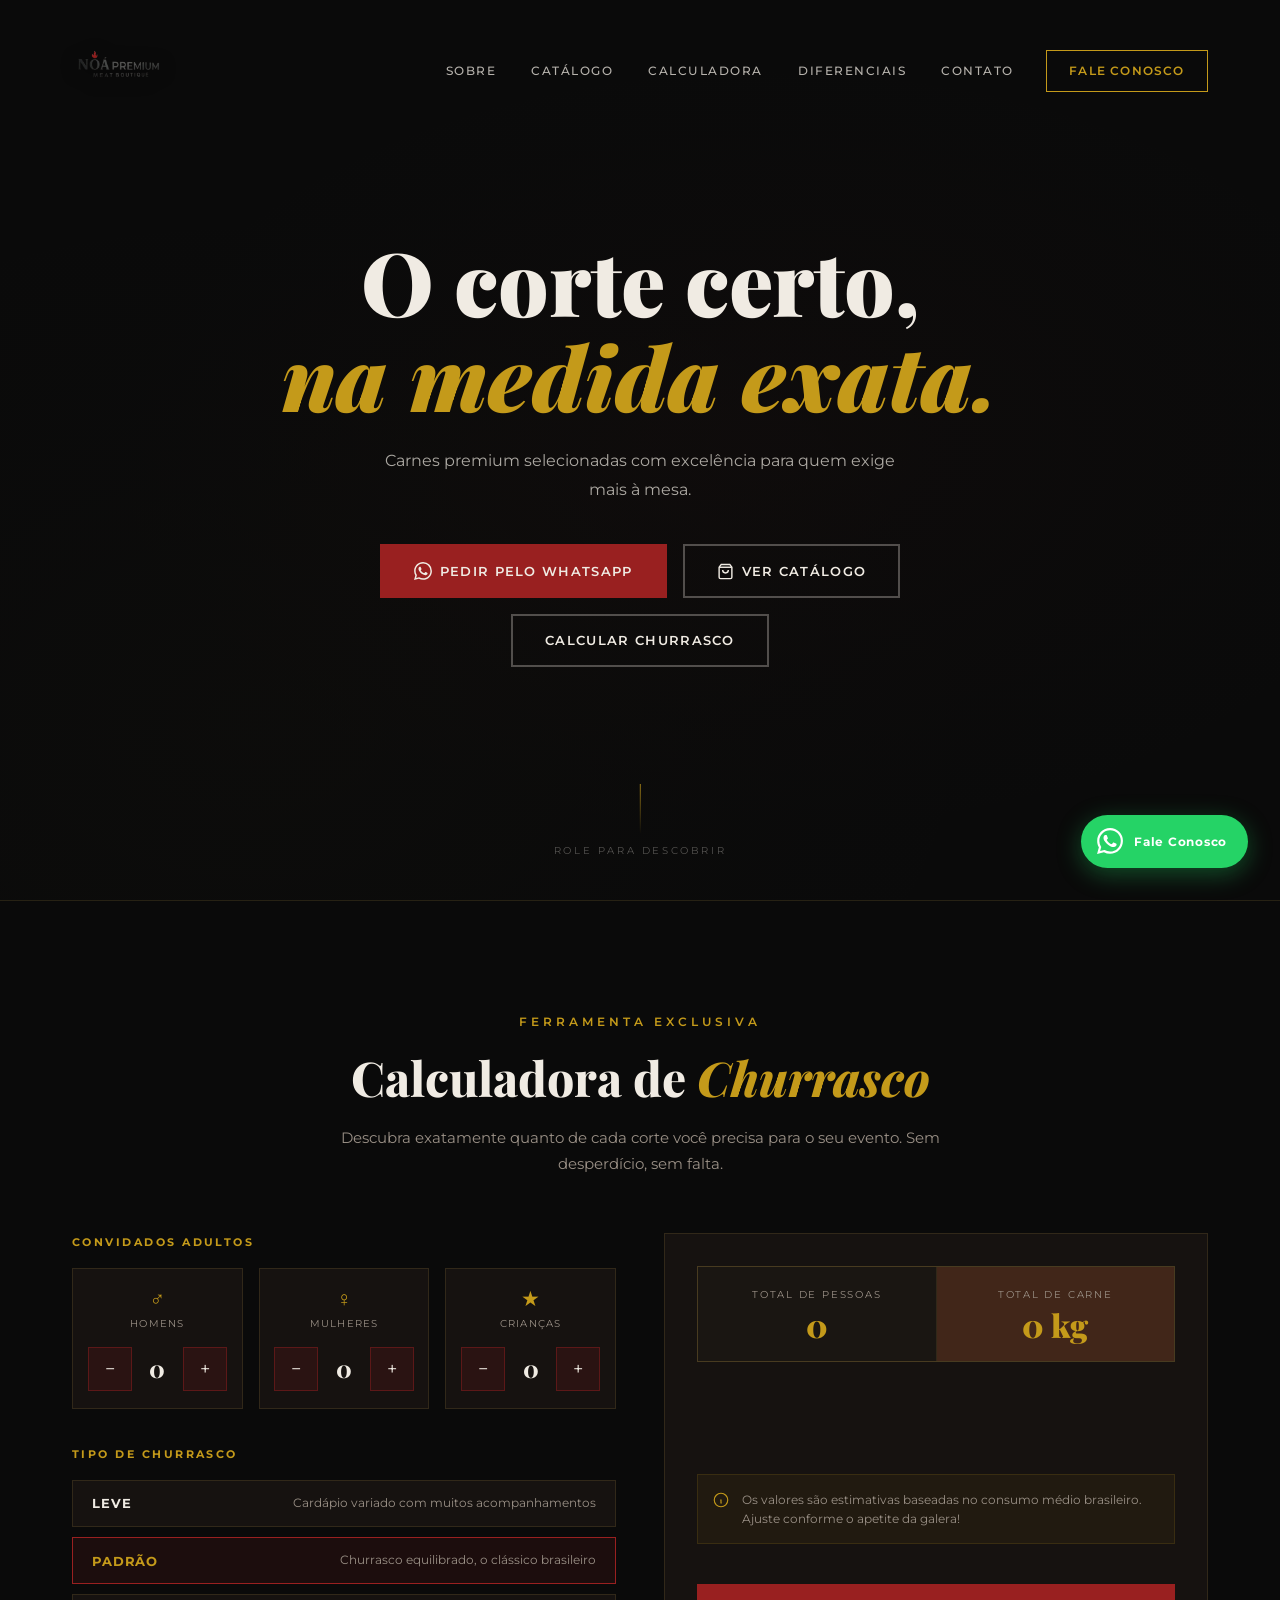
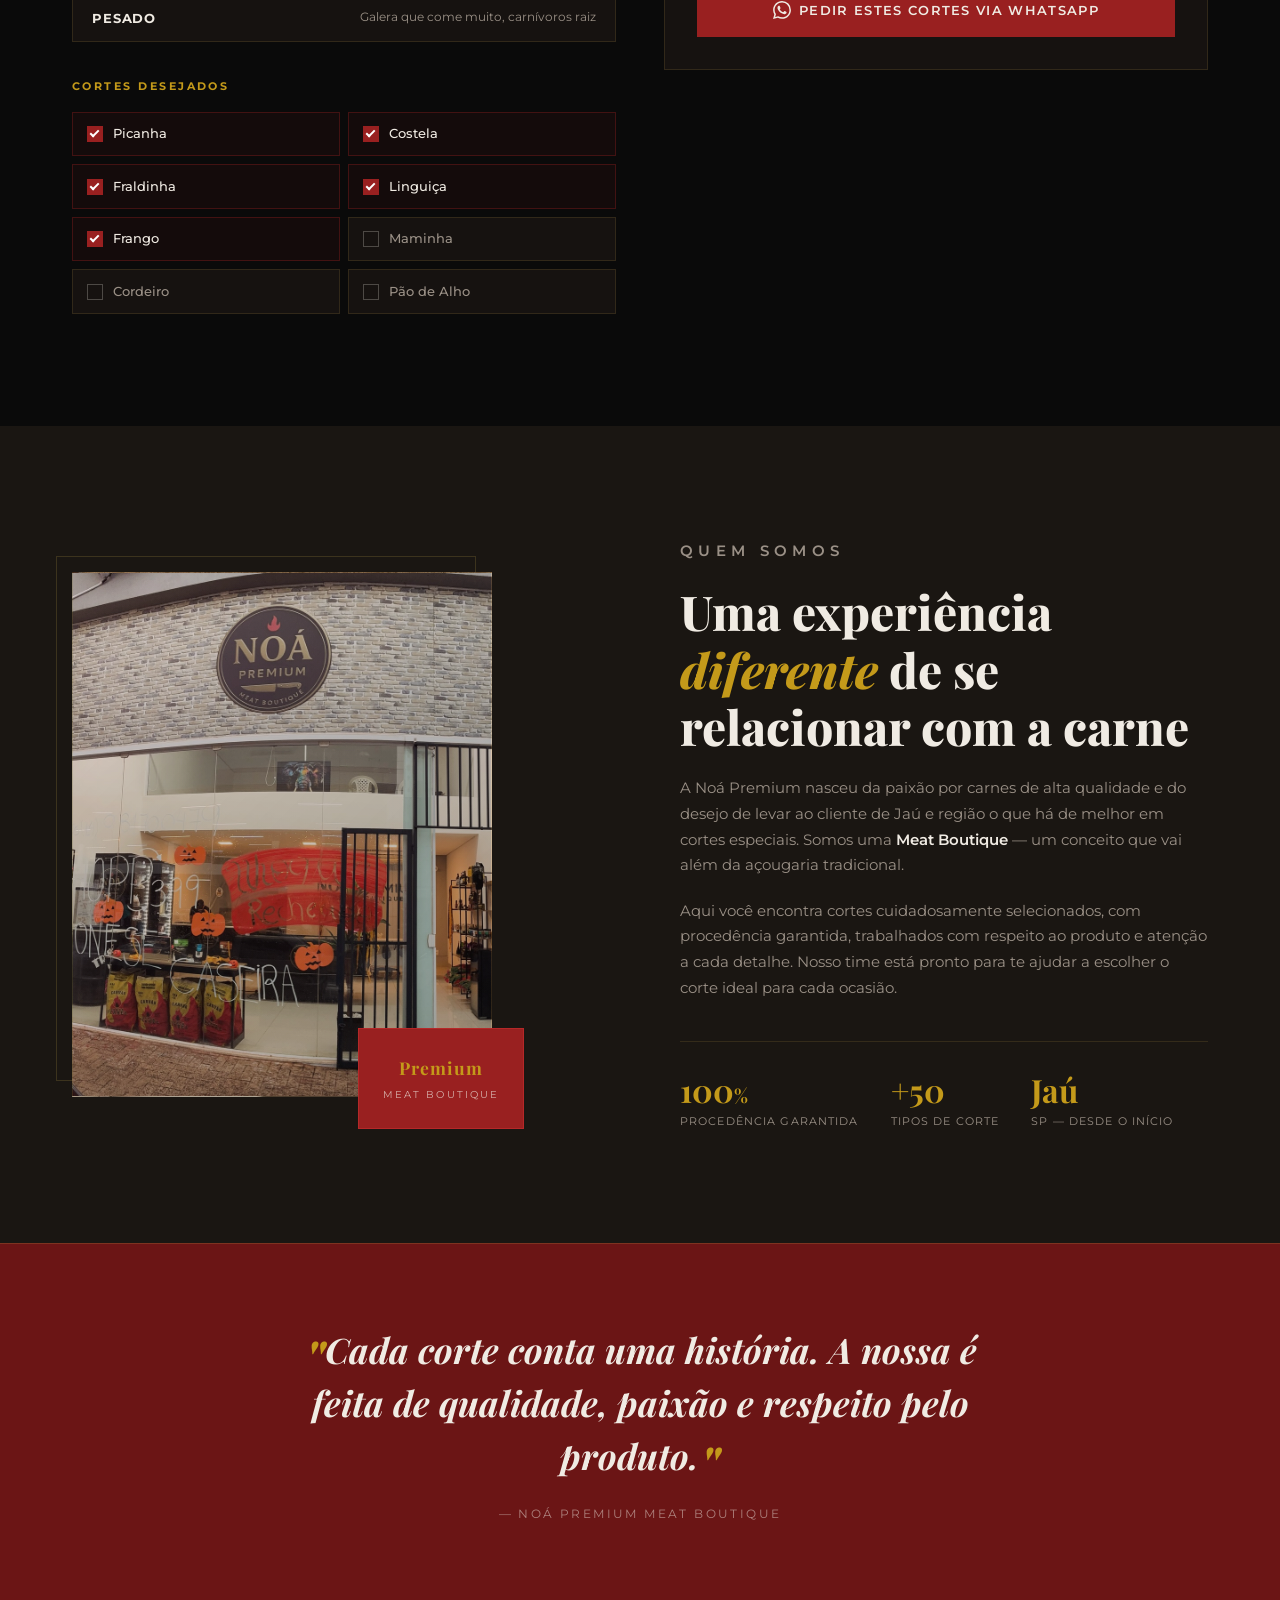
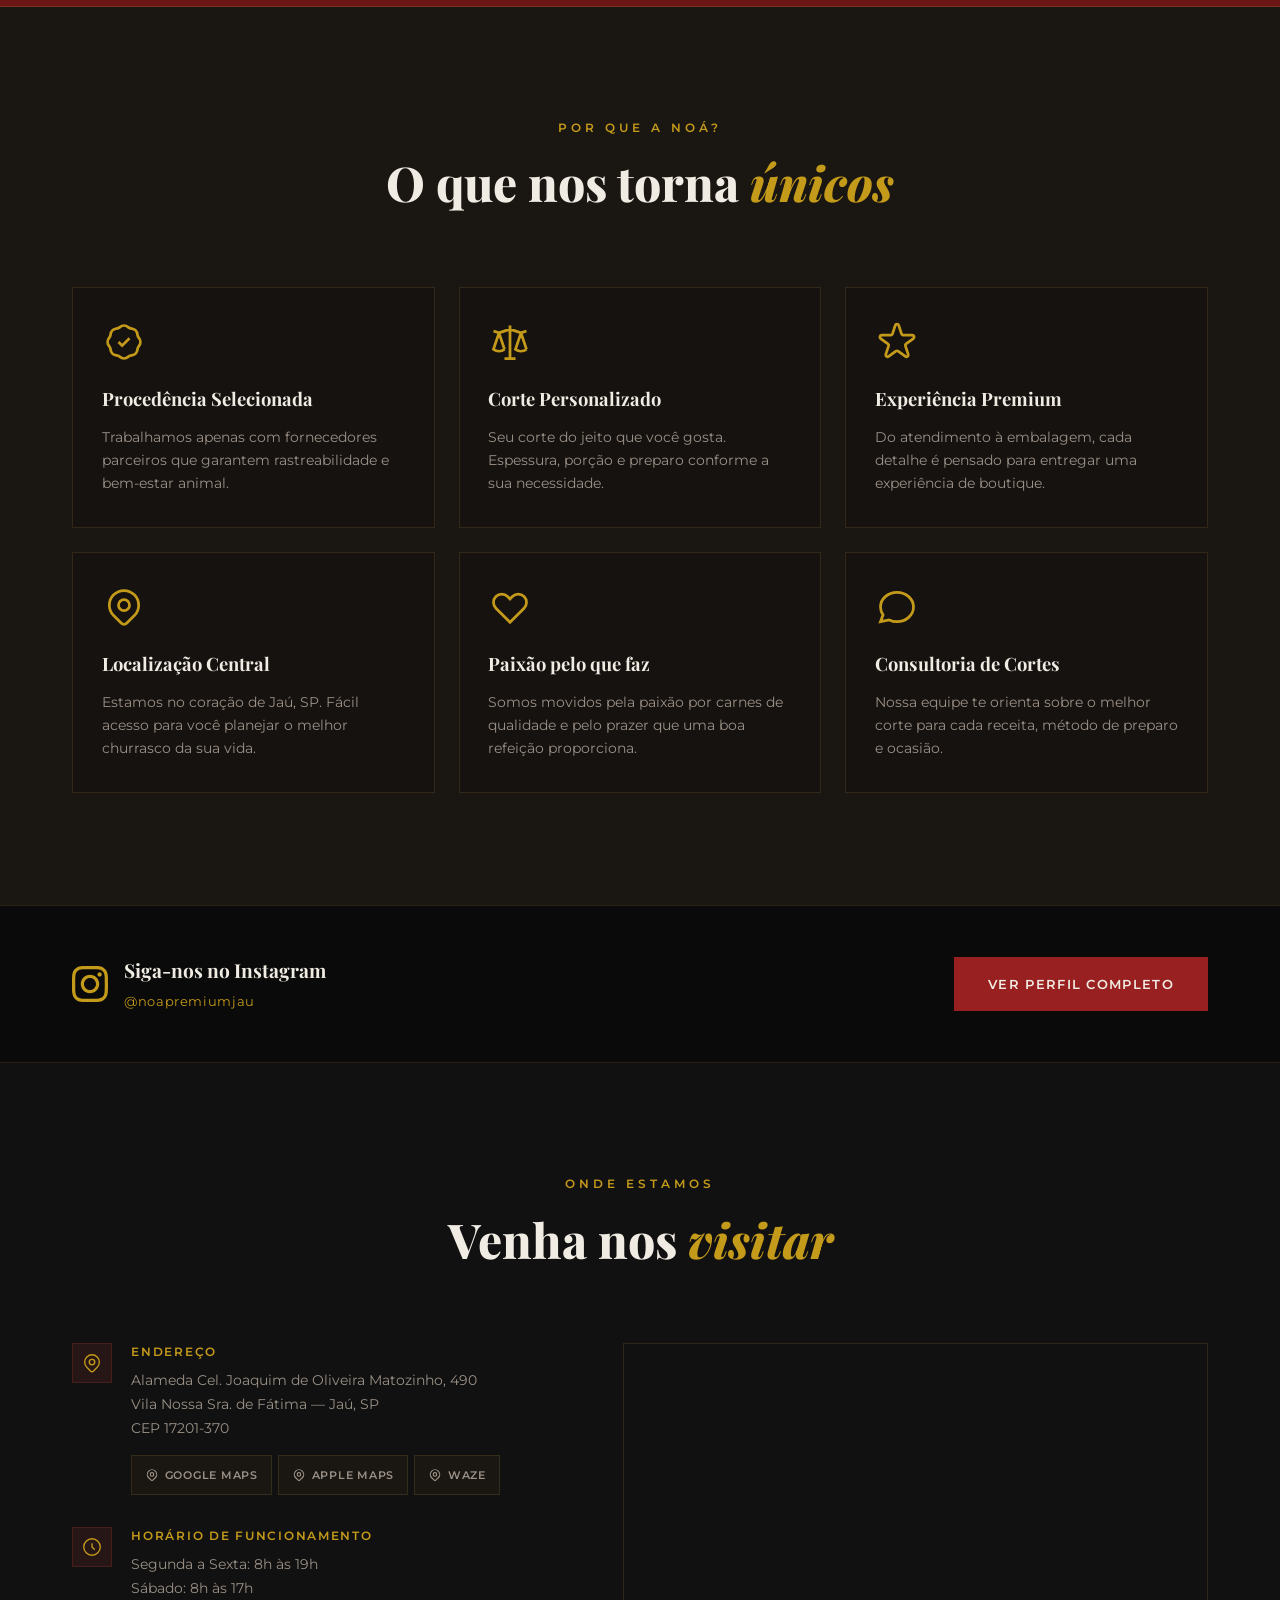
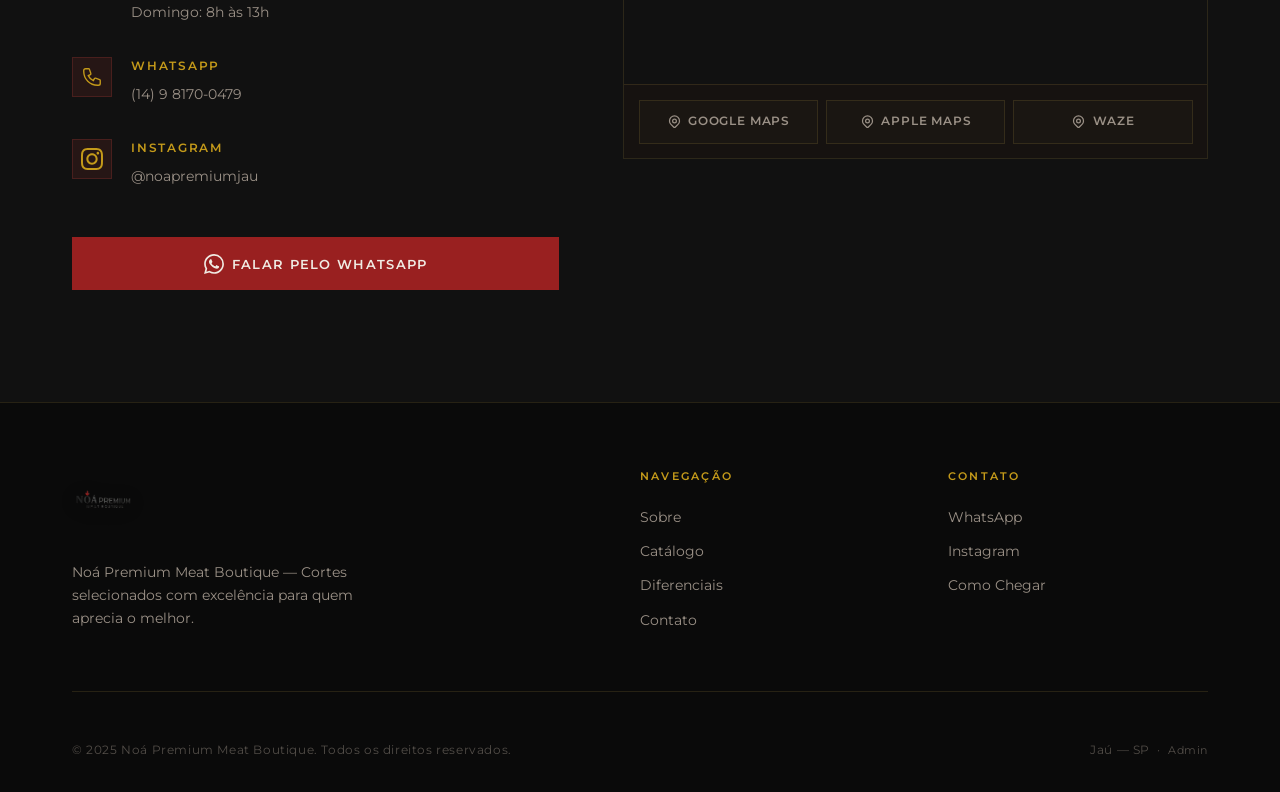
==== commit 52a9d5c3: "feat: botões Google Maps, Apple Maps e Waze na seção de contato" ====
--- a/index.html
+++ b/index.html
@@ -314,6 +314,20 @@
             <div>
               <h4>Endereço</h4>
               <p>Alameda Cel. Joaquim de Oliveira Matozinho, 490<br />Vila Nossa Sra. de Fátima — Jaú, SP<br />CEP 17201-370</p>
+              <div class="nav-apps">
+                <a href="https://www.google.com/maps/search/Alameda+Cel.+Joaquim+de+Oliveira+Matozinho,+490,+Jaú,+SP" target="_blank" class="nav-app-btn">
+                  <svg viewBox="0 0 24 24" fill="none" stroke="currentColor" stroke-width="2" style="width:14px;height:14px"><path d="M17.657 16.657L13.414 20.9a1.998 1.998 0 01-2.827 0l-4.244-4.243a8 8 0 1111.314 0z"/><path d="M15 11a3 3 0 11-6 0 3 3 0 016 0z"/></svg>
+                  Google Maps
+                </a>
+                <a href="https://maps.apple.com/?q=Alameda+Cel.+Joaquim+de+Oliveira+Matozinho,+490,+Jaú,+SP" target="_blank" class="nav-app-btn">
+                  <svg viewBox="0 0 24 24" fill="none" stroke="currentColor" stroke-width="2" style="width:14px;height:14px"><path d="M17.657 16.657L13.414 20.9a1.998 1.998 0 01-2.827 0l-4.244-4.243a8 8 0 1111.314 0z"/><path d="M15 11a3 3 0 11-6 0 3 3 0 016 0z"/></svg>
+                  Apple Maps
+                </a>
+                <a href="https://waze.com/ul?q=Alameda+Cel.+Joaquim+de+Oliveira+Matozinho,+490,+Jaú,+SP" target="_blank" class="nav-app-btn">
+                  <svg viewBox="0 0 24 24" fill="none" stroke="currentColor" stroke-width="2" style="width:14px;height:14px"><path d="M17.657 16.657L13.414 20.9a1.998 1.998 0 01-2.827 0l-4.244-4.243a8 8 0 1111.314 0z"/><path d="M15 11a3 3 0 11-6 0 3 3 0 016 0z"/></svg>
+                  Waze
+                </a>
+              </div>
             </div>
           </div>
 
@@ -365,14 +379,20 @@
             loading="lazy"
             referrerpolicy="no-referrer-when-downgrade">
           </iframe>
-          <a 
-            href="https://www.google.com/maps/search/Alameda+Cel.+Joaquim+de+Oliveira+Matozinho,+490,+Jaú,+SP" 
-            target="_blank" 
-            class="map-btn"
-          >
-            <svg viewBox="0 0 24 24" fill="none" stroke="currentColor" stroke-width="2"><path d="M17.657 16.657L13.414 20.9a1.998 1.998 0 01-2.827 0l-4.244-4.243a8 8 0 1111.314 0z"/><path d="M15 11a3 3 0 11-6 0 3 3 0 016 0z"/></svg>
-            Abrir no Google Maps
-          </a>
+          <div class="map-nav-apps">
+            <a href="https://www.google.com/maps/search/Alameda+Cel.+Joaquim+de+Oliveira+Matozinho,+490,+Jaú,+SP" target="_blank" class="map-nav-btn">
+              <svg viewBox="0 0 24 24" fill="none" stroke="currentColor" stroke-width="2" style="width:15px;height:15px"><path d="M17.657 16.657L13.414 20.9a1.998 1.998 0 01-2.827 0l-4.244-4.243a8 8 0 1111.314 0z"/><path d="M15 11a3 3 0 11-6 0 3 3 0 016 0z"/></svg>
+              Google Maps
+            </a>
+            <a href="https://maps.apple.com/?q=Alameda+Cel.+Joaquim+de+Oliveira+Matozinho,+490,+Jaú,+SP" target="_blank" class="map-nav-btn">
+              <svg viewBox="0 0 24 24" fill="none" stroke="currentColor" stroke-width="2" style="width:15px;height:15px"><path d="M17.657 16.657L13.414 20.9a1.998 1.998 0 01-2.827 0l-4.244-4.243a8 8 0 1111.314 0z"/><path d="M15 11a3 3 0 11-6 0 3 3 0 016 0z"/></svg>
+              Apple Maps
+            </a>
+            <a href="https://waze.com/ul?q=Alameda+Cel.+Joaquim+de+Oliveira+Matozinho,+490,+Jaú,+SP" target="_blank" class="map-nav-btn">
+              <svg viewBox="0 0 24 24" fill="none" stroke="currentColor" stroke-width="2" style="width:15px;height:15px"><path d="M17.657 16.657L13.414 20.9a1.998 1.998 0 01-2.827 0l-4.244-4.243a8 8 0 1111.314 0z"/><path d="M15 11a3 3 0 11-6 0 3 3 0 016 0z"/></svg>
+              Waze
+            </a>
+          </div>
         </div>
 
       </div>
--- a/style.css
+++ b/style.css
@@ -1526,42 +1526,83 @@
 
 .contato-map {
   position: relative;
-  height: 450px;
   border: 1px solid var(--border);
   overflow: hidden;
+  display: flex;
+  flex-direction: column;
 }
 
 .contato-map iframe {
   width: 100%;
-  height: 100%;
-}
-
-.map-btn {
-  position: absolute;
-  bottom: 1rem;
-  right: 1rem;
+  flex: 1;
+  min-height: 340px;
+}
+
+/* Nav app buttons — below the map */
+.map-nav-apps {
+  display: flex;
+  gap: 0.5rem;
+  padding: 0.9rem;
+  background: var(--bg-card);
+  border-top: 1px solid var(--border);
+  flex-wrap: wrap;
+}
+
+.map-nav-btn {
+  flex: 1;
+  min-width: 0;
   display: inline-flex;
   align-items: center;
-  gap: 0.5rem;
-  padding: 0.6rem 1.2rem;
-  background: var(--black);
-  border: 1px solid var(--gold);
-  color: var(--gold);
+  justify-content: center;
+  gap: 0.4rem;
+  padding: 0.65rem 0.6rem;
+  background: var(--bg-2);
+  border: 1px solid var(--border);
+  color: var(--text-muted);
   font-size: 0.72rem;
   font-weight: 600;
-  letter-spacing: 0.1em;
-  text-transform: uppercase;
-  transition: background var(--trans), color var(--trans);
-}
-
-.map-btn svg {
-  width: 16px;
-  height: 16px;
-}
-
-.map-btn:hover {
-  background: var(--gold);
-  color: var(--black);
+  letter-spacing: 0.07em;
+  text-transform: uppercase;
+  white-space: nowrap;
+  transition: background var(--trans), border-color var(--trans), color var(--trans);
+  min-height: 44px;
+}
+
+.map-nav-btn:hover {
+  border-color: var(--gold);
+  color: var(--gold);
+  background: rgba(196,154,26,0.07);
+}
+
+/* Nav app buttons — inside address info-item */
+.nav-apps {
+  display: flex;
+  gap: 0.4rem;
+  margin-top: 0.9rem;
+  flex-wrap: wrap;
+}
+
+.nav-app-btn {
+  display: inline-flex;
+  align-items: center;
+  gap: 0.35rem;
+  padding: 0.5rem 0.8rem;
+  background: var(--bg-2);
+  border: 1px solid var(--border);
+  color: var(--text-muted);
+  font-size: 0.68rem;
+  font-weight: 600;
+  letter-spacing: 0.07em;
+  text-transform: uppercase;
+  white-space: nowrap;
+  transition: background var(--trans), border-color var(--trans), color var(--trans);
+  min-height: 40px;
+}
+
+.nav-app-btn:hover {
+  border-color: var(--gold);
+  color: var(--gold);
+  background: rgba(196,154,26,0.07);
 }
 
 /* ===== FOOTER ===== */
@@ -1815,7 +1856,8 @@
 
   /* ---- CONTATO ---- */
   .contato-grid { grid-template-columns: 1fr; gap: 2rem; }
-  .contato-map  { height: 280px; }
+  .contato-map  { min-height: 300px; }
+  .contato-map iframe { min-height: 230px; }
 
   /* ---- FOOTER ---- */
   .footer-logo { height: 55px; }
@@ -1924,7 +1966,10 @@
   /* ---- CONTATO ---- */
   .info-item    { gap: 0.9rem; }
   .info-icon    { width: 34px; height: 34px; padding: 6px; }
-  .contato-map  { height: 240px; }
+  .contato-map  { min-height: 260px; }
+  .contato-map iframe { min-height: 190px; }
+  .map-nav-apps { gap: 0.4rem; padding: 0.7rem; }
+  .map-nav-btn  { font-size: 0.68rem; padding: 0.6rem 0.4rem; }
 
   /* ---- FOOTER ---- */
   .footer       { padding: 3rem 0 1.5rem; }
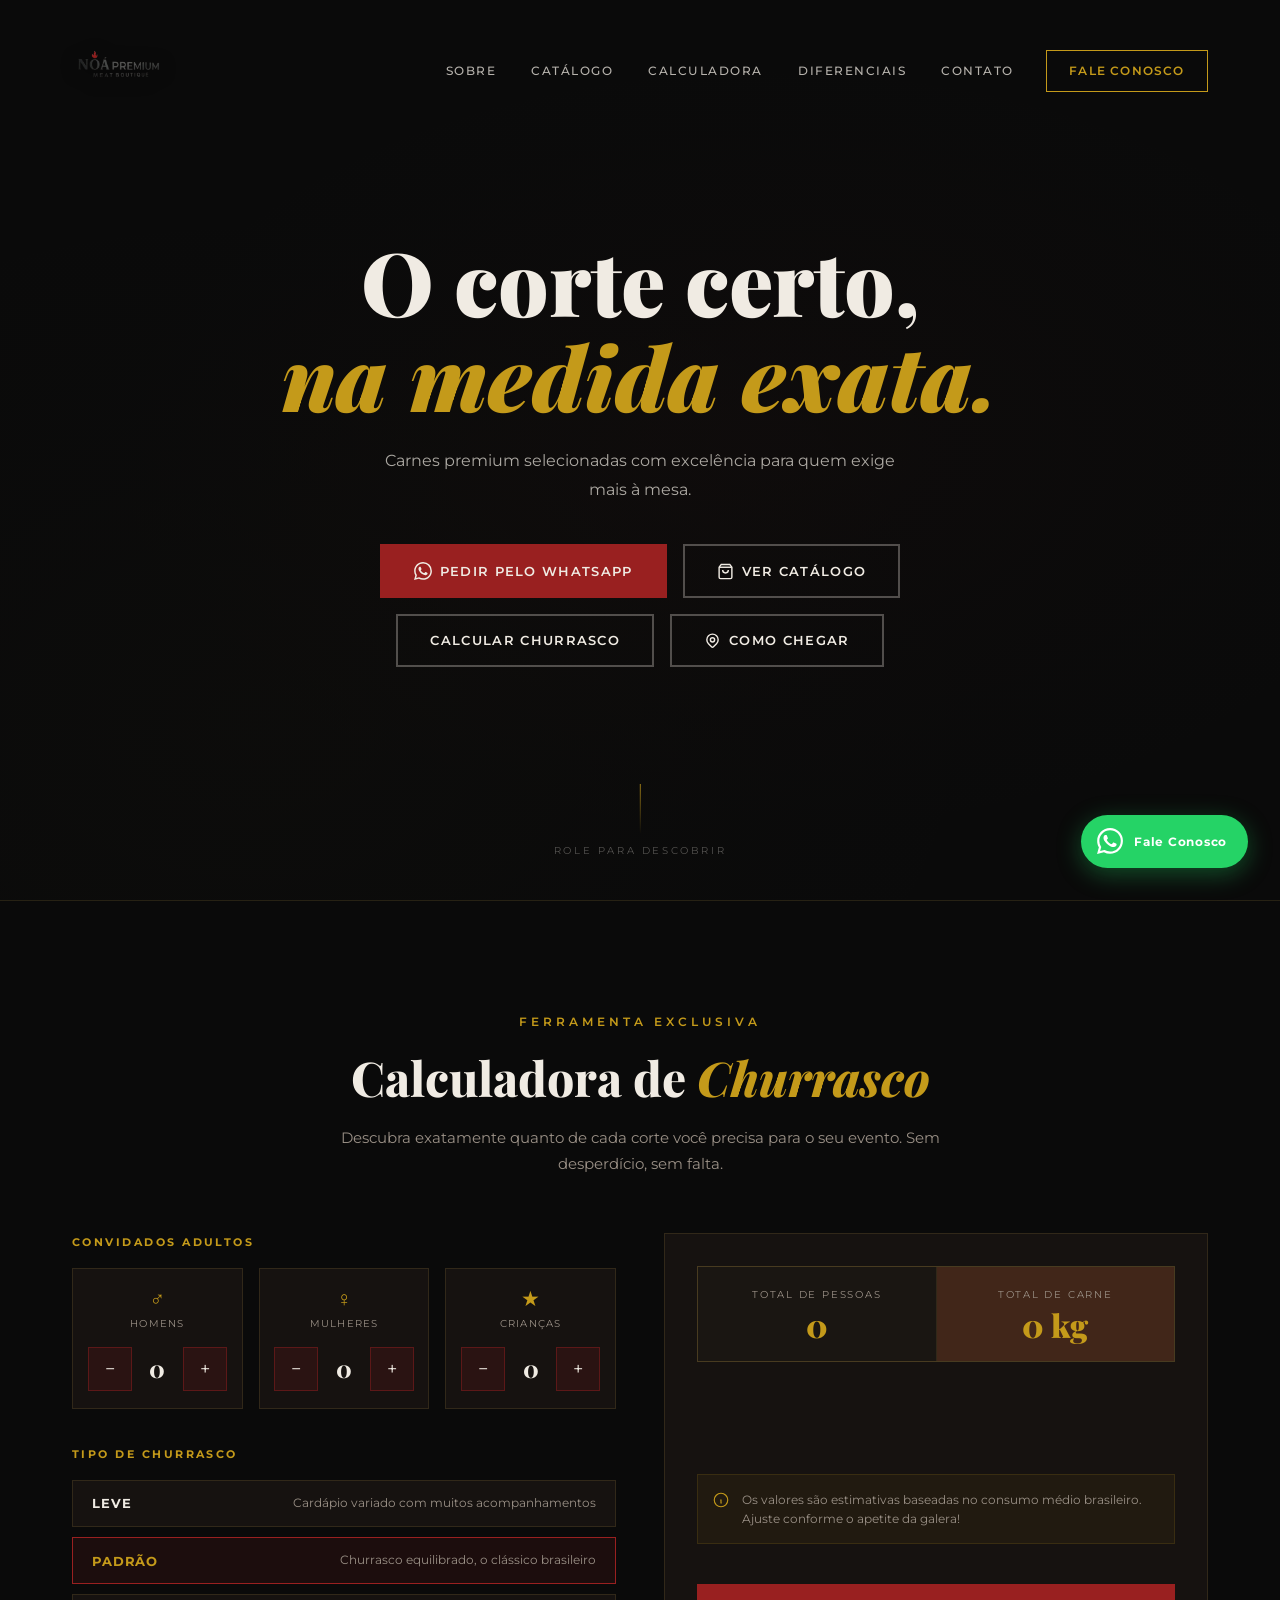
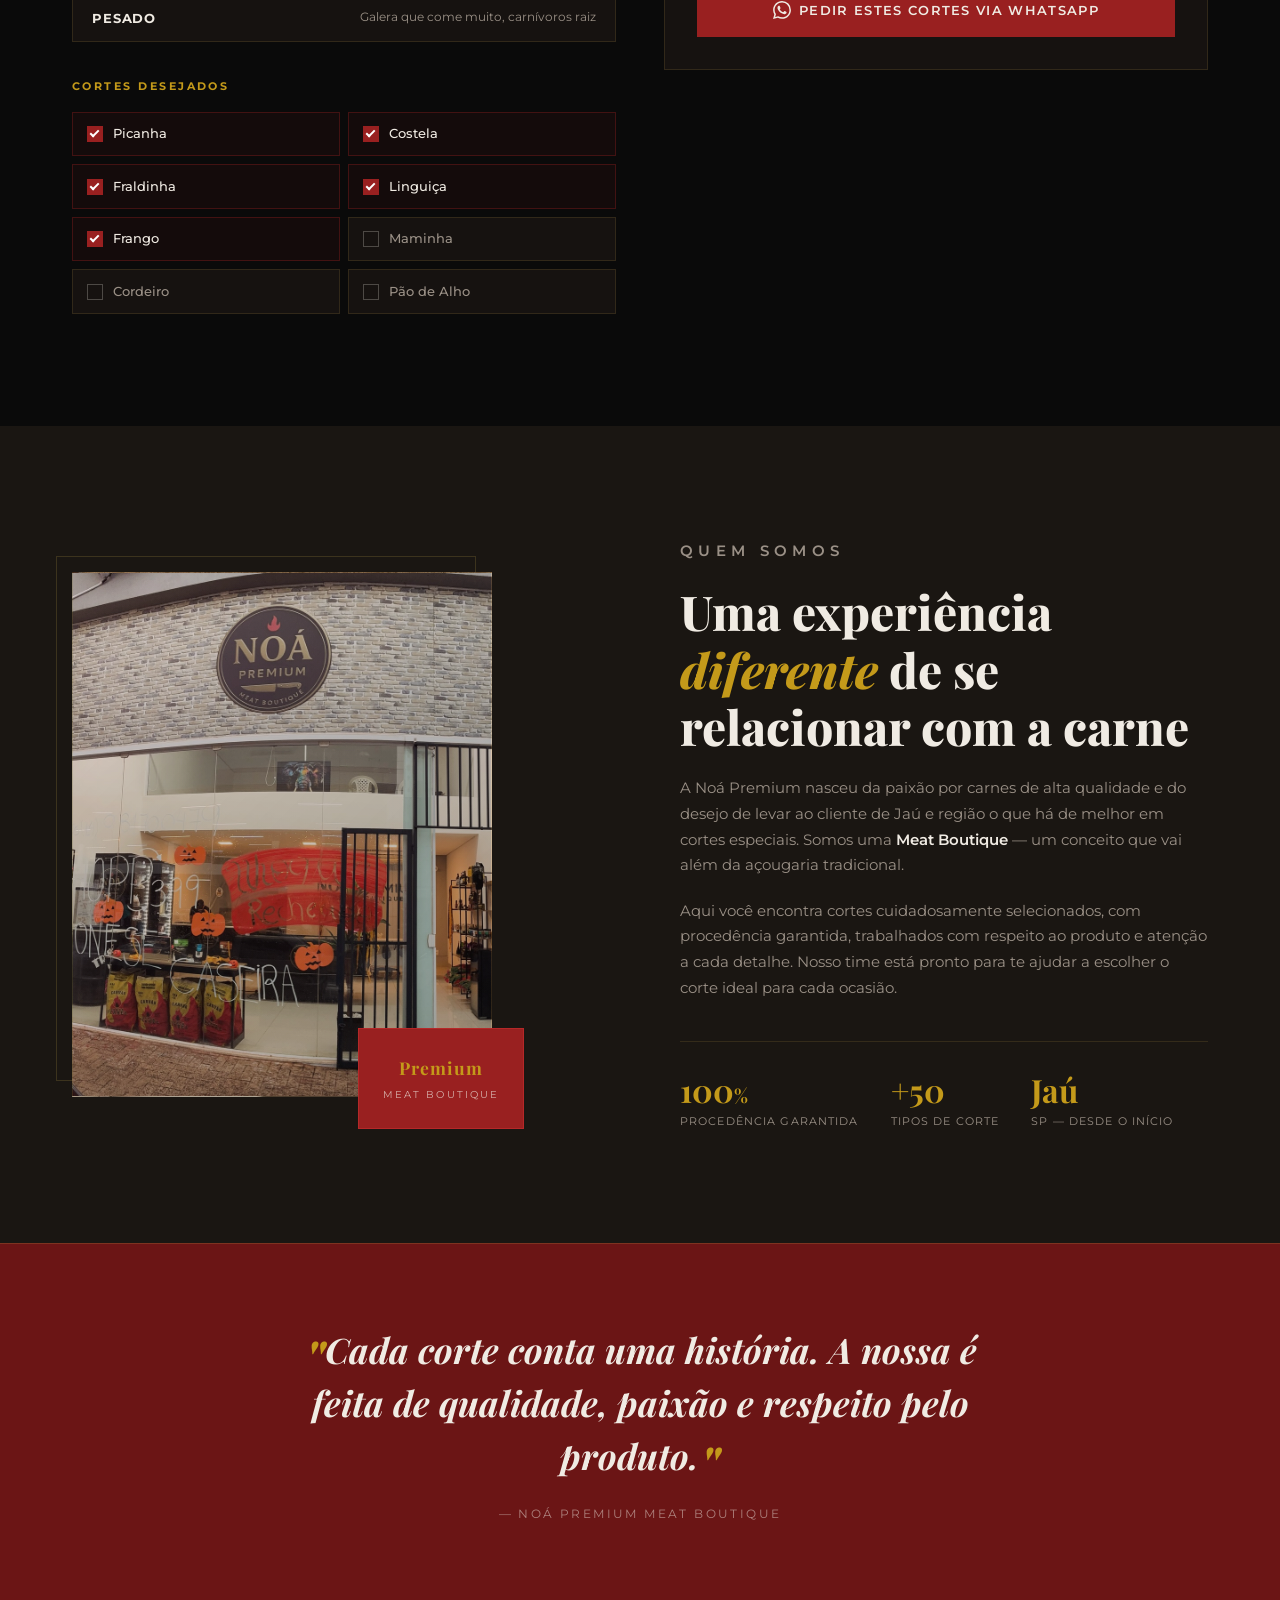
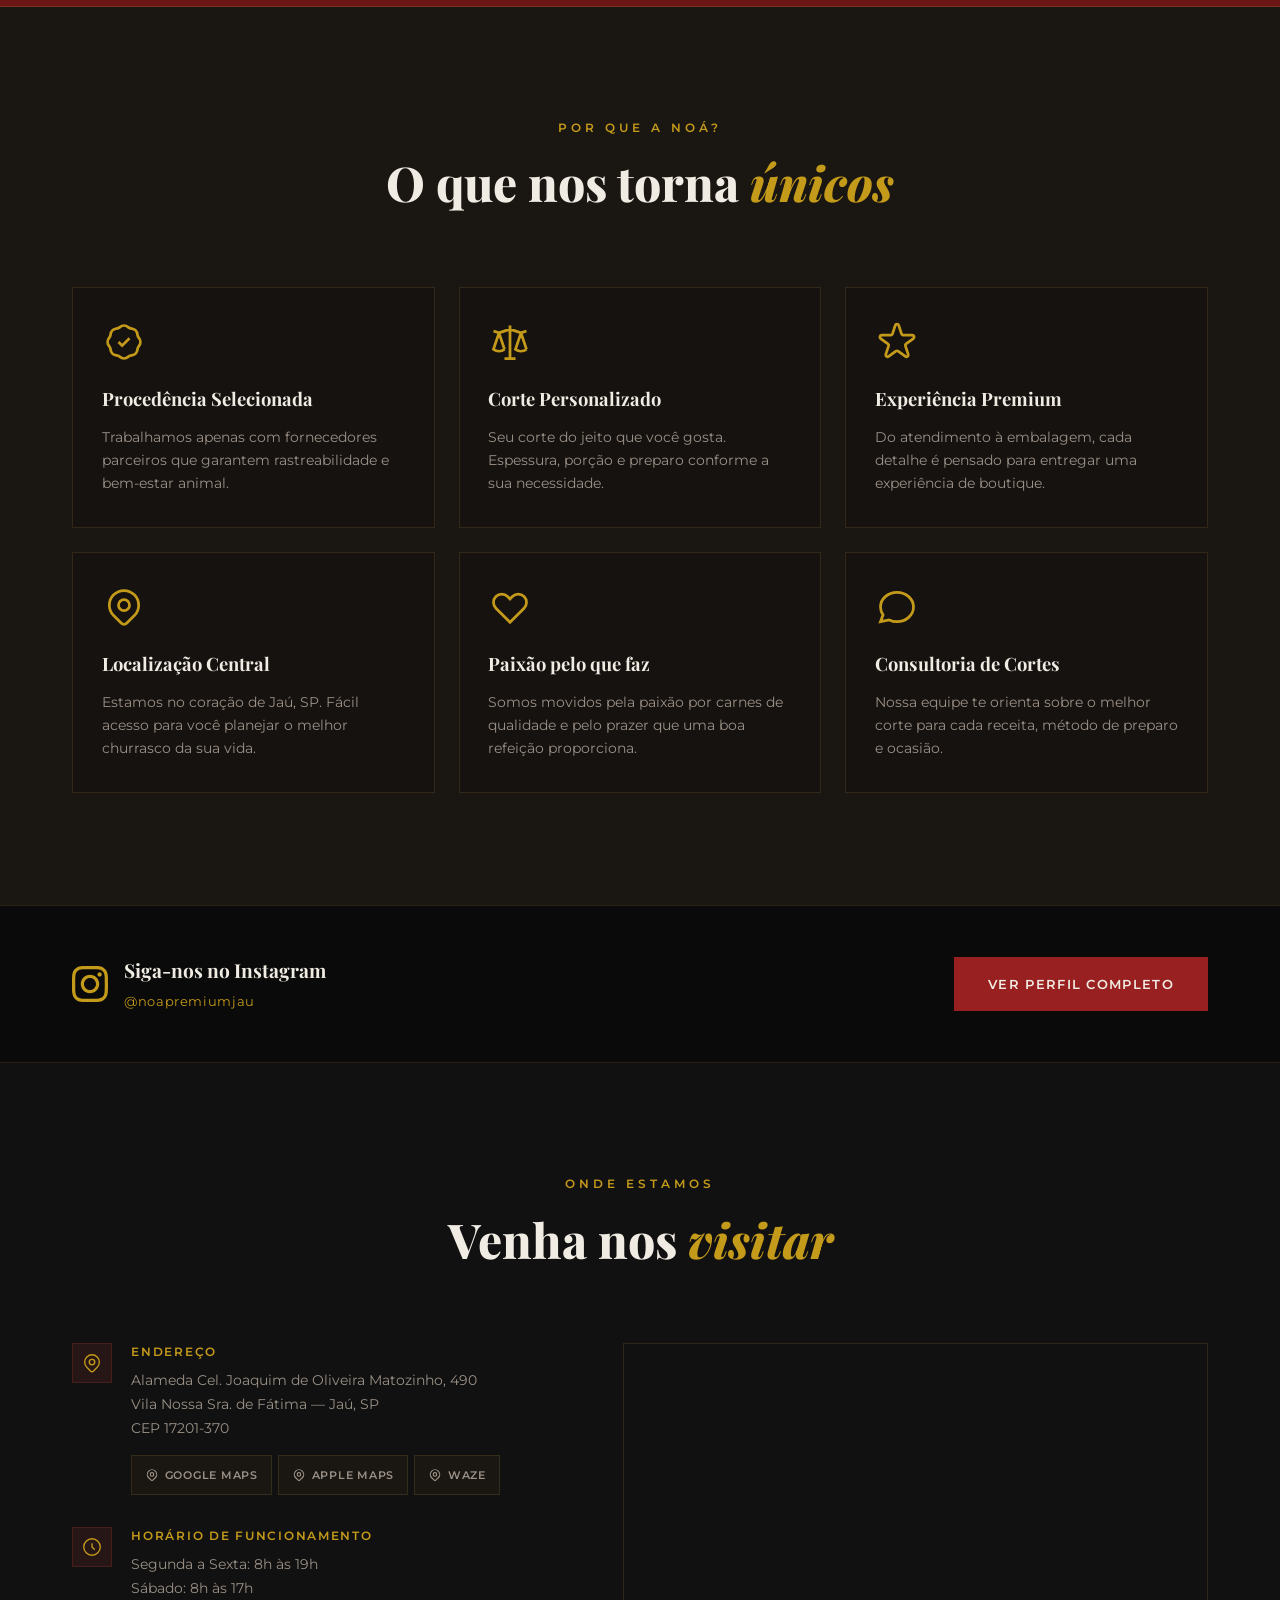
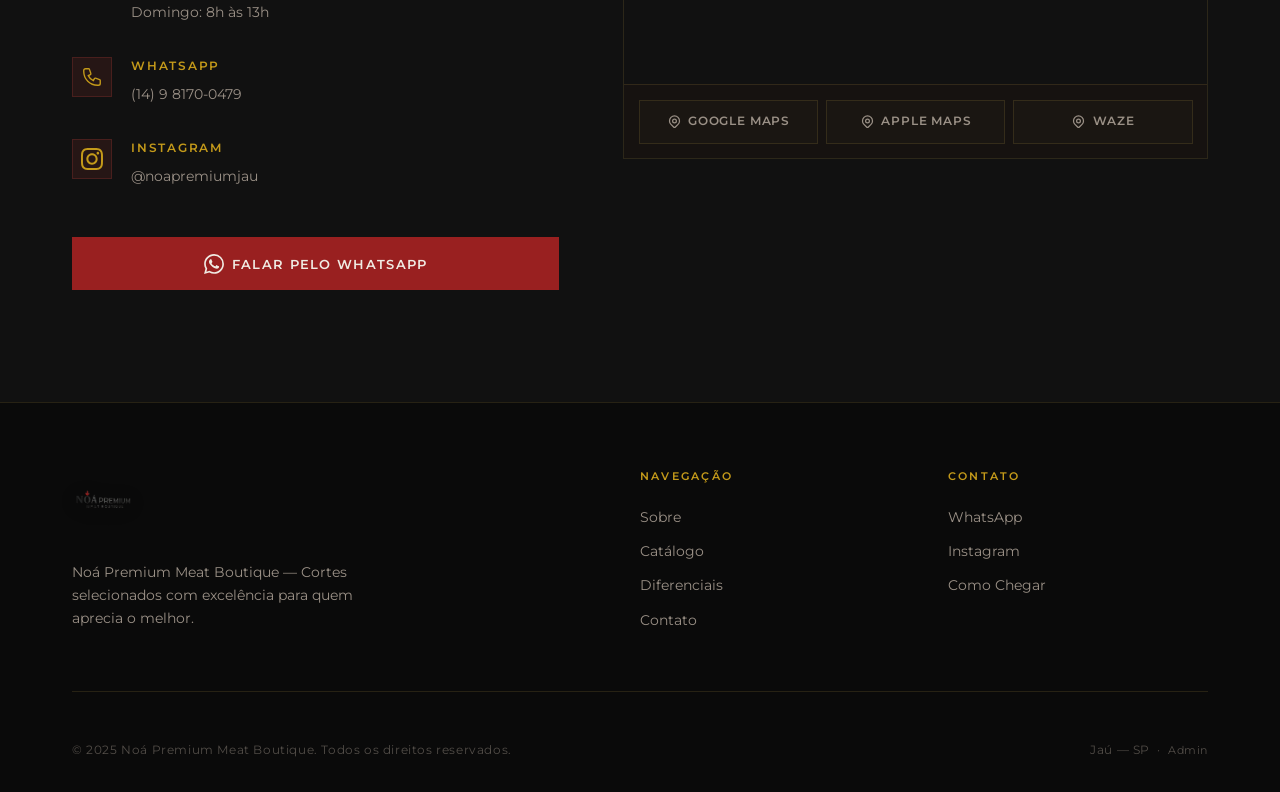
==== commit c27caa6a: "feat: carrossel de promoções da semana com gestão no admin" ====
--- a/index.html
+++ b/index.html
@@ -50,6 +50,10 @@
           Ver Catálogo
         </a>
         <a href="#calculadora" class="btn-outline">Calcular Churrasco</a>
+        <a href="#contato" class="btn-outline">
+          <svg viewBox="0 0 24 24" fill="none" stroke="currentColor" stroke-width="2" style="width:17px;height:17px;flex-shrink:0"><path d="M17.657 16.657L13.414 20.9a1.998 1.998 0 01-2.827 0l-4.244-4.243a8 8 0 1111.314 0z"/><path d="M15 11a3 3 0 11-6 0 3 3 0 016 0z"/></svg>
+          Como Chegar
+        </a>
       </div>
     </div>
     <div class="hero-scroll">
--- a/style.css
+++ b/style.css
@@ -613,6 +613,178 @@
   justify-content: center;
 }
 
+/* ===== PROMOÇÕES DA SEMANA ===== */
+.promos-section {
+  padding: 4rem 0 3.5rem;
+  background: var(--bg-2);
+  border-bottom: 1px solid var(--border);
+}
+
+.promos-header {
+  margin-bottom: 2.5rem;
+}
+
+.promo-carousel-wrap {
+  position: relative;
+  display: flex;
+  align-items: center;
+  gap: 0.5rem;
+  overflow: hidden;
+}
+
+.promo-arrow {
+  position: absolute;
+  top: 50%;
+  transform: translateY(-50%);
+  z-index: 10;
+  width: 40px;
+  height: 40px;
+  background: var(--bg-card);
+  border: 1px solid var(--border);
+  color: var(--text);
+  display: flex;
+  align-items: center;
+  justify-content: center;
+  transition: background var(--trans), border-color var(--trans), opacity var(--trans);
+  flex-shrink: 0;
+}
+.promo-arrow:hover { background: var(--tomato); border-color: var(--tomato); }
+.promo-arrow svg { width: 18px; height: 18px; }
+.promo-prev { left: 0; }
+.promo-next { right: 0; }
+
+.promo-carousel {
+  display: flex;
+  gap: 1.2rem;
+  transition: transform 0.45s cubic-bezier(0.4, 0, 0.2, 1);
+  width: 100%;
+  margin: 0 48px;
+  /* prevent selection during swipe */
+  user-select: none;
+  -webkit-user-select: none;
+}
+
+.promo-card {
+  flex: 0 0 calc(33.333% - 0.8rem);
+  min-width: 0;
+  background: var(--bg-card);
+  border: 1px solid var(--border);
+  overflow: hidden;
+  display: flex;
+  flex-direction: column;
+  transition: transform var(--trans), border-color var(--trans);
+}
+.promo-card:hover { transform: translateY(-4px); border-color: rgba(196,154,26,0.4); }
+
+.promo-img {
+  aspect-ratio: 4/3;
+  background-size: cover;
+  background-position: center;
+  position: relative;
+  flex-shrink: 0;
+}
+
+.promo-badge {
+  position: absolute;
+  top: 0.8rem;
+  left: 0.8rem;
+  background: var(--tomato);
+  color: var(--text);
+  font-size: 0.6rem;
+  font-weight: 700;
+  letter-spacing: 0.15em;
+  text-transform: uppercase;
+  padding: 0.25rem 0.65rem;
+}
+
+.promo-body {
+  padding: 1.2rem;
+  display: flex;
+  flex-direction: column;
+  flex: 1;
+}
+
+.promo-cat {
+  font-size: 0.63rem;
+  font-weight: 600;
+  letter-spacing: 0.18em;
+  text-transform: uppercase;
+  color: var(--gold);
+  display: block;
+  margin-bottom: 0.35rem;
+}
+
+.promo-name {
+  font-family: 'Playfair Display', serif;
+  font-size: 1.2rem;
+  font-weight: 700;
+  color: var(--text);
+  margin-bottom: 0.4rem;
+}
+
+.promo-desc {
+  font-size: 0.8rem;
+  color: var(--text-muted);
+  line-height: 1.6;
+  margin-bottom: 0.8rem;
+  flex: 1;
+}
+
+.promo-prices {
+  display: flex;
+  align-items: baseline;
+  gap: 0.6rem;
+  margin-bottom: 1rem;
+  flex-wrap: wrap;
+}
+
+.promo-original {
+  font-size: 0.85rem;
+  color: var(--text-muted);
+  text-decoration: line-through;
+}
+
+.promo-price {
+  font-family: 'Playfair Display', serif;
+  font-size: 1.25rem;
+  font-weight: 700;
+  color: var(--tomato-lt);
+}
+.promo-price small {
+  font-family: 'Montserrat', sans-serif;
+  font-size: 0.63rem;
+  font-weight: 500;
+  color: var(--text-muted);
+  margin-left: 0.2rem;
+}
+
+.promo-unit {
+  font-size: 0.7rem;
+  font-weight: 600;
+  letter-spacing: 0.1em;
+  text-transform: uppercase;
+  color: var(--text-muted);
+}
+
+.promo-dots {
+  display: flex;
+  justify-content: center;
+  gap: 0.5rem;
+  margin-top: 1.5rem;
+}
+
+.promo-dot {
+  width: 8px;
+  height: 8px;
+  border-radius: 50%;
+  background: var(--border);
+  border: none;
+  transition: background var(--trans), transform var(--trans);
+  padding: 0;
+  min-width: 0;
+}
+.promo-dot.active { background: var(--tomato); transform: scale(1.3); }
+
 /* ===== CATÁLOGO ===== */
 .catalogo {
   padding: 4rem 0 7rem;
@@ -1799,6 +1971,7 @@
   .catalogo     { padding: 3rem 0 5rem; }
   .catalog-hero { padding: 8rem 0 3.5rem; }
   .catalog-hero-title { font-size: clamp(2rem, 8vw, 2.8rem); }
+  .promos-section { padding: 3rem 0 2.5rem; }
   .diferenciais { padding: 4rem 0; }
   .contato      { padding: 4rem 0; }
   .calculadora  { padding: 4rem 0; }
@@ -1833,6 +2006,9 @@
   }
   .catalog-filter::-webkit-scrollbar { display: none; }
   .filter-btn { flex-shrink: 0; }
+
+  /* ---- PROMO CAROUSEL 2 COL ---- */
+  .promo-card { flex: 0 0 calc(50% - 0.6rem); }
 
   /* ---- TOUCH TARGETS ---- */
   .qty-btn {
@@ -1926,6 +2102,11 @@
   .catalog-hero-title { font-size: clamp(1.8rem, 9vw, 2.4rem); }
   .catalog-hero-sub { font-size: 0.82rem; }
 
+  /* ---- PROMO CAROUSEL 1 COL ---- */
+  .promo-card { flex: 0 0 calc(100% - 0rem); }
+  .promo-carousel { margin: 0 40px; }
+  .promo-arrow { width: 36px; height: 36px; }
+
   /* ---- CATALOG GRID 1 COL ---- */
   .catalog-grid { grid-template-columns: 1fr; }
 
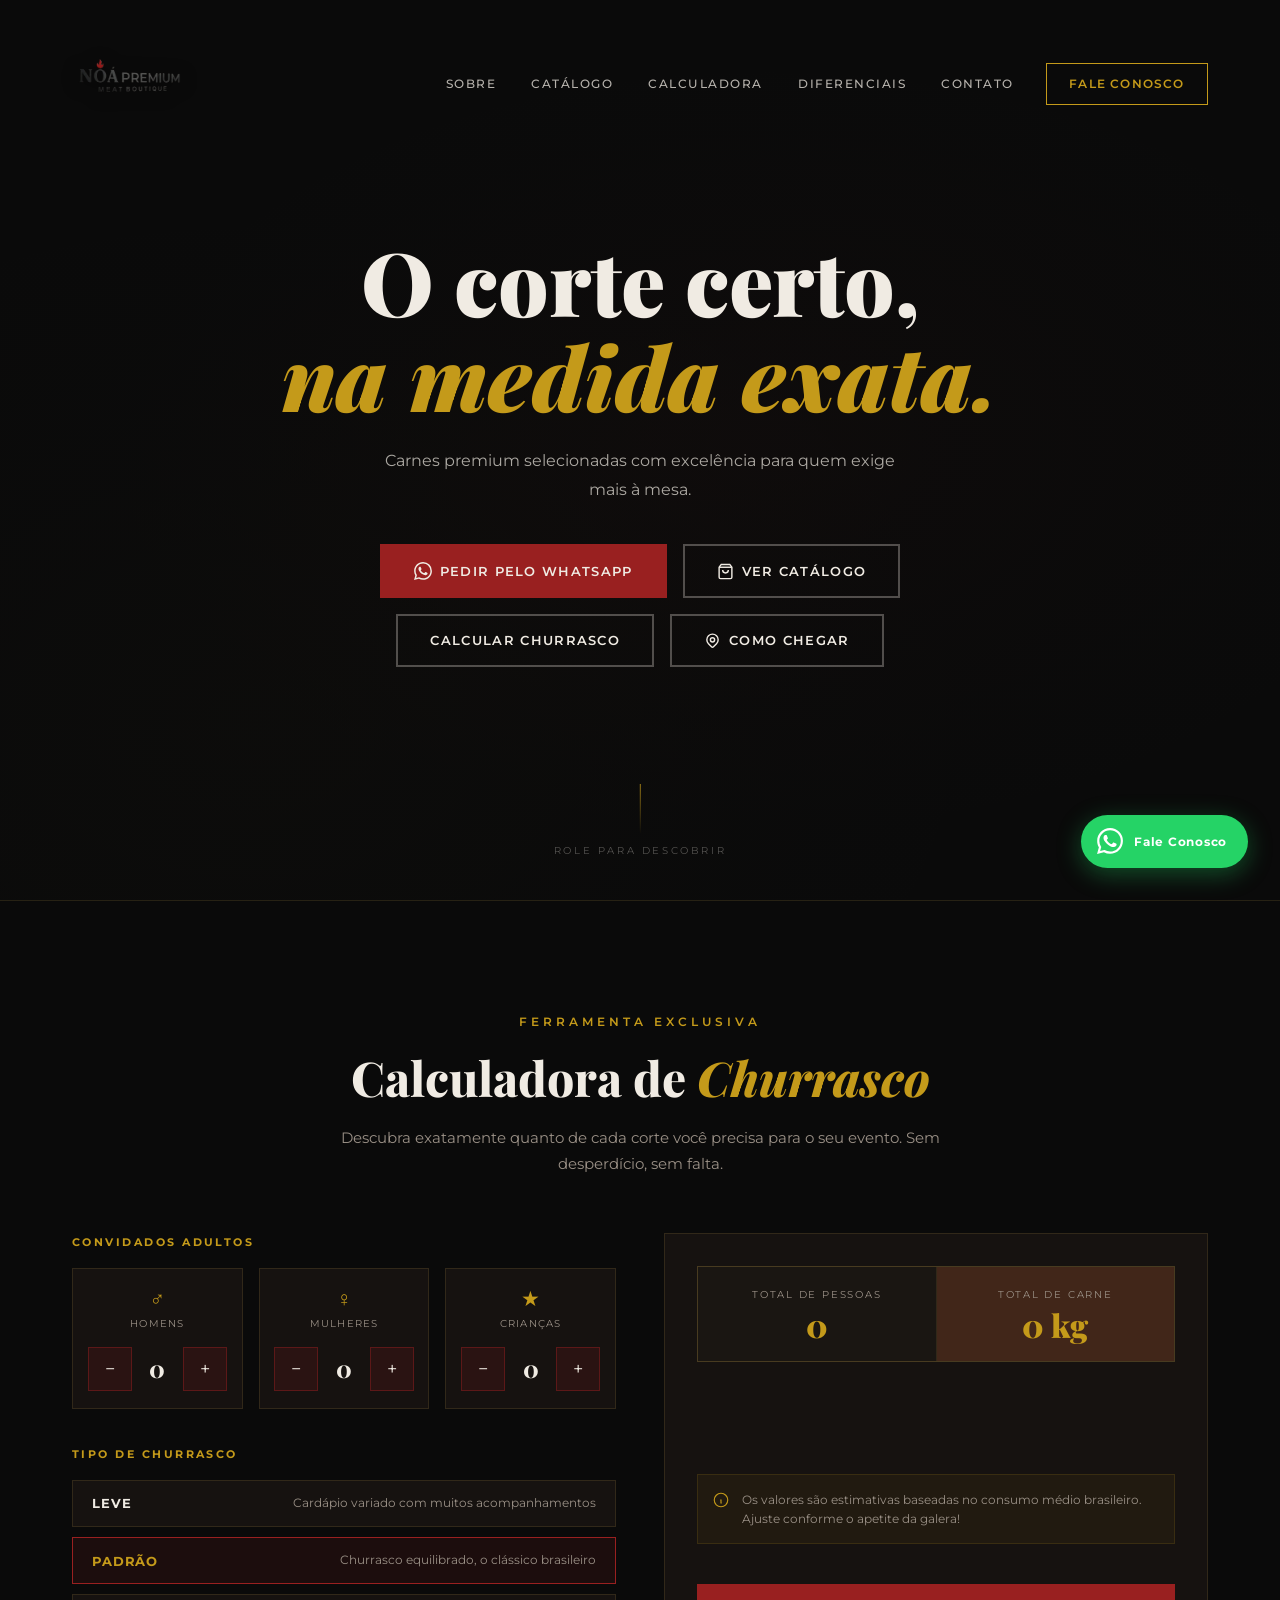
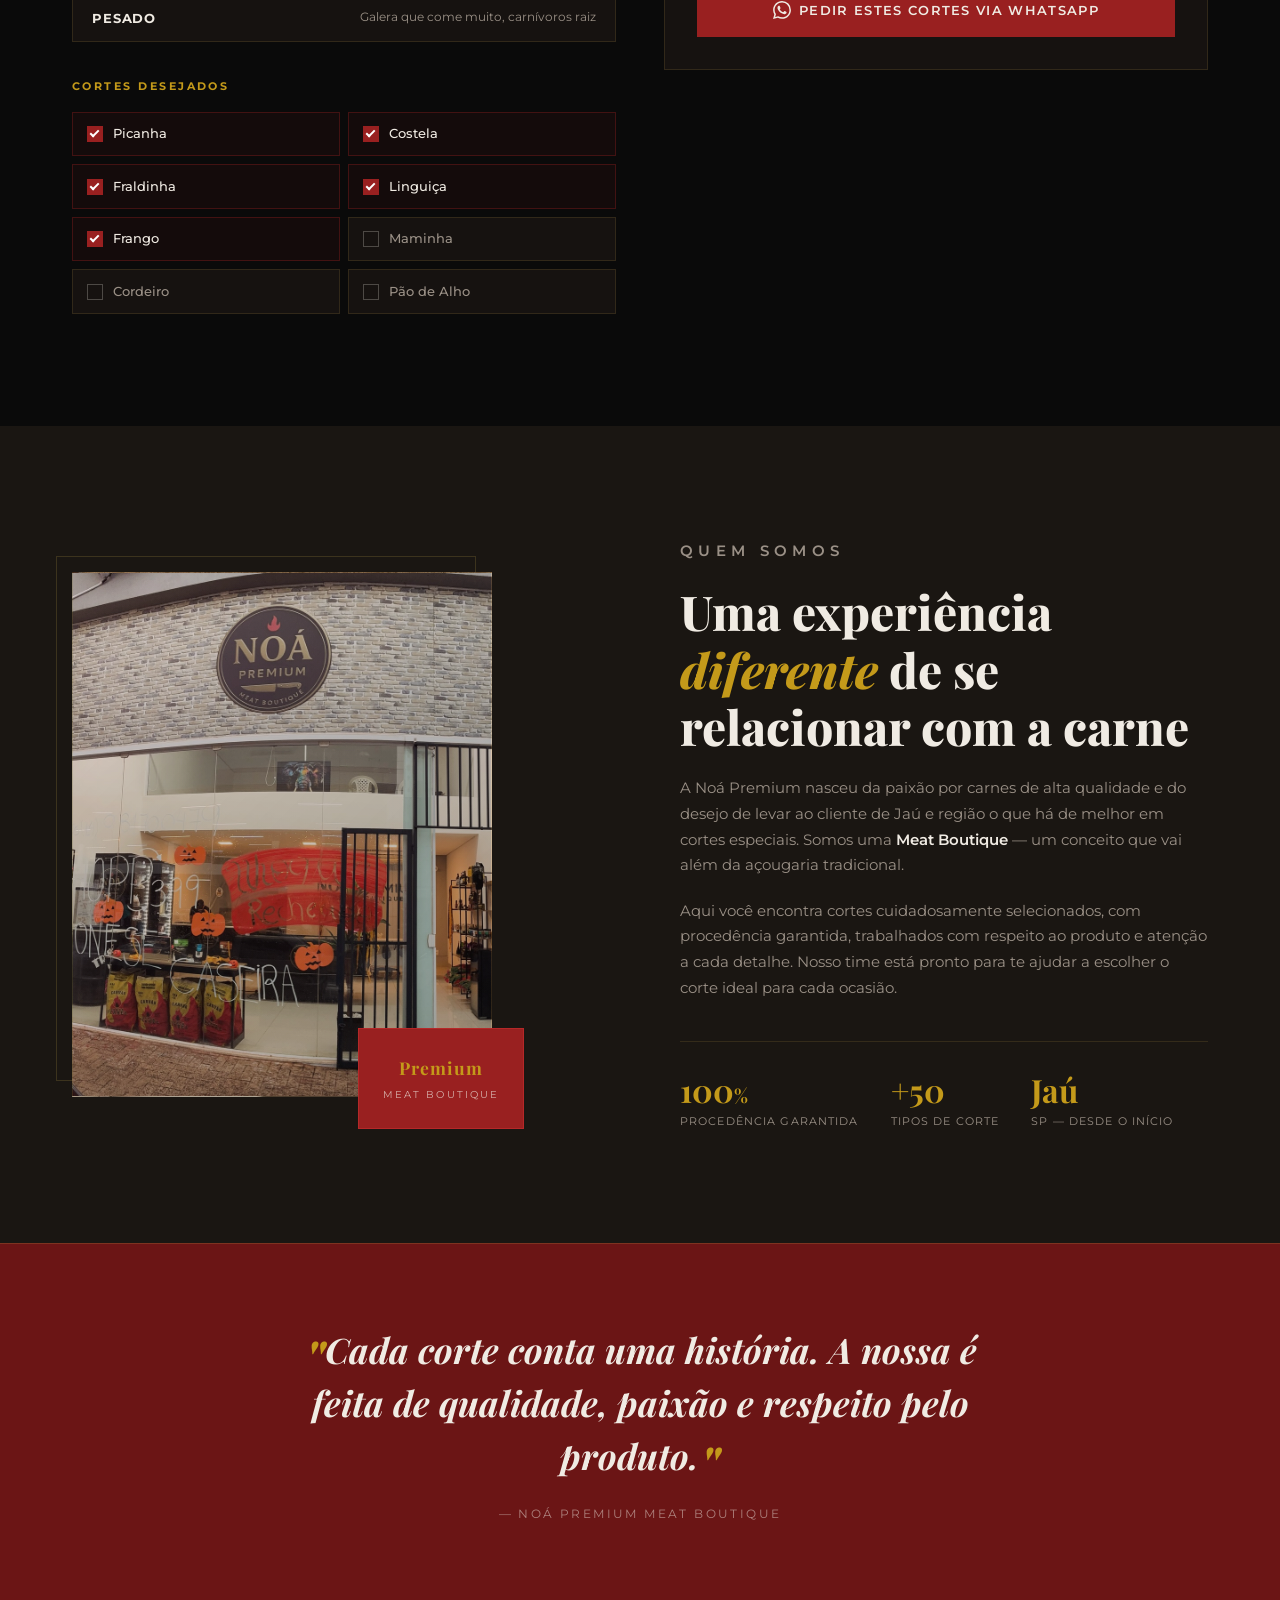
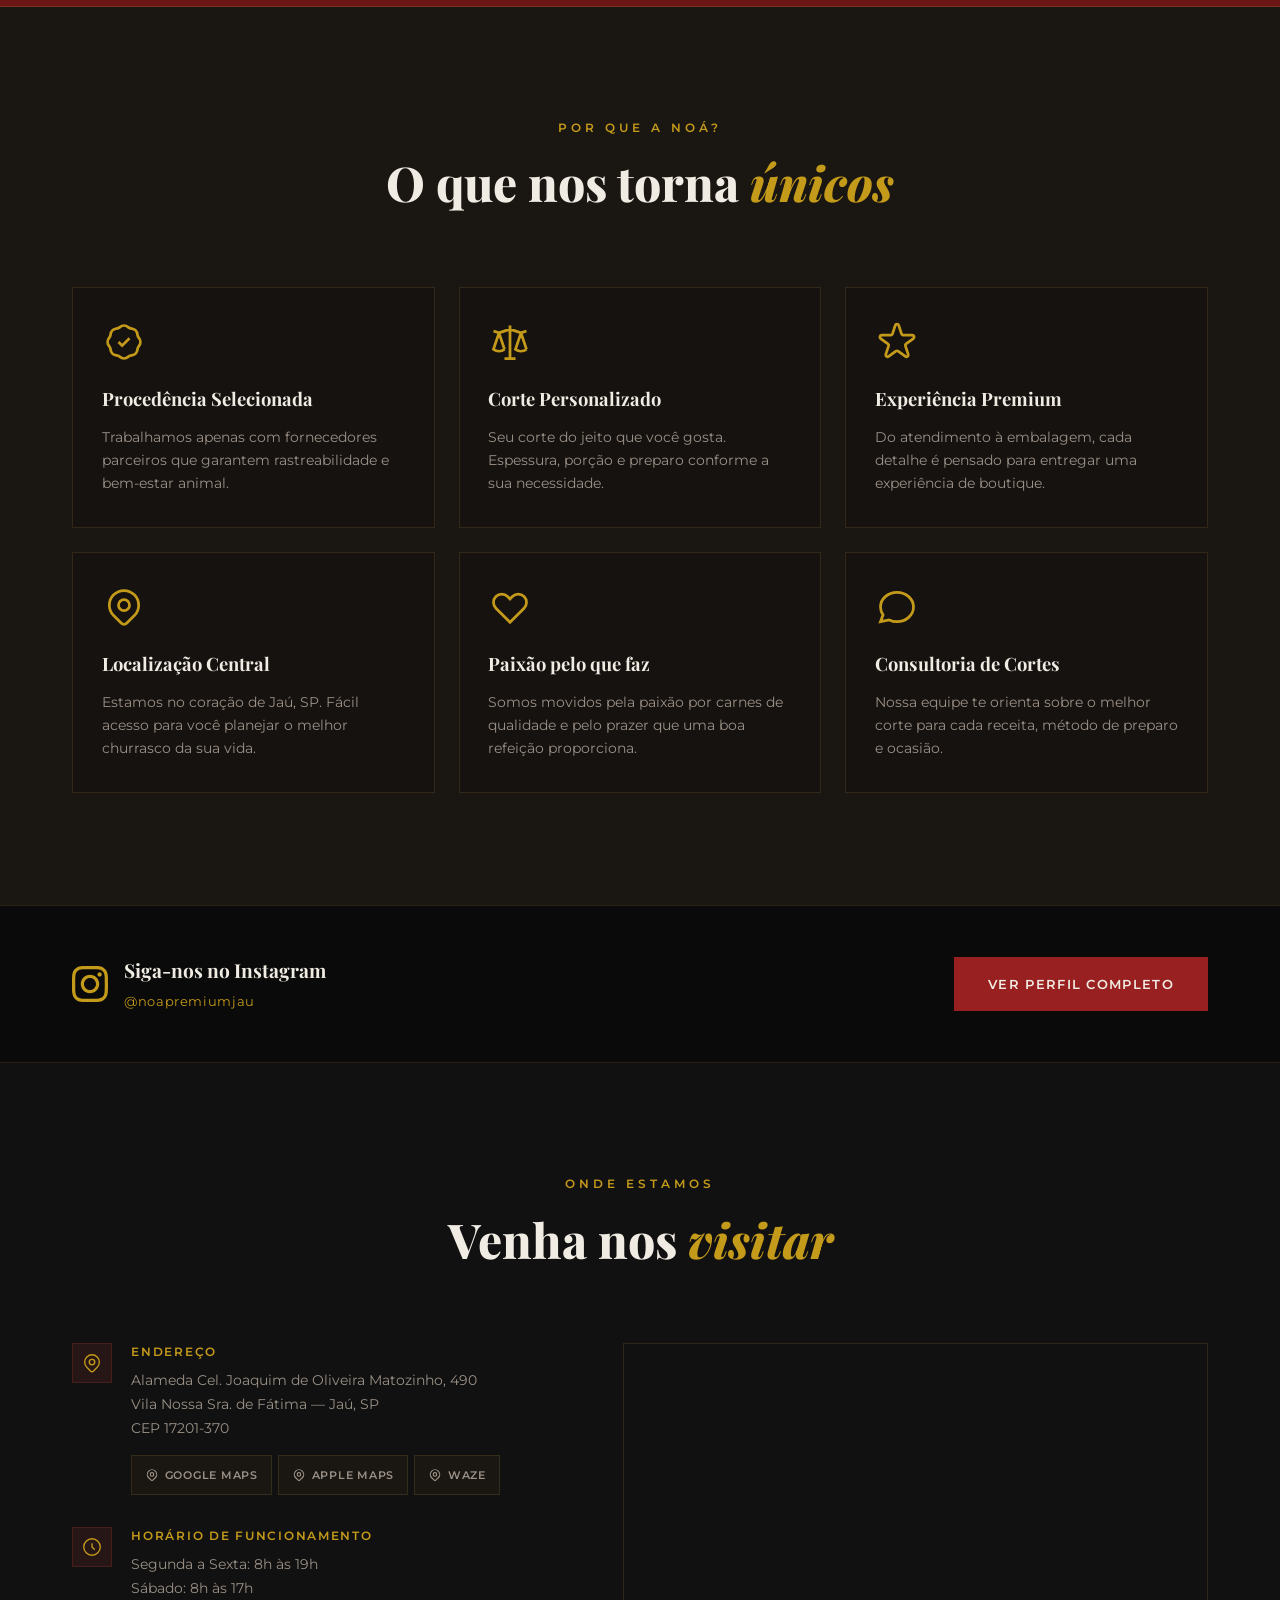
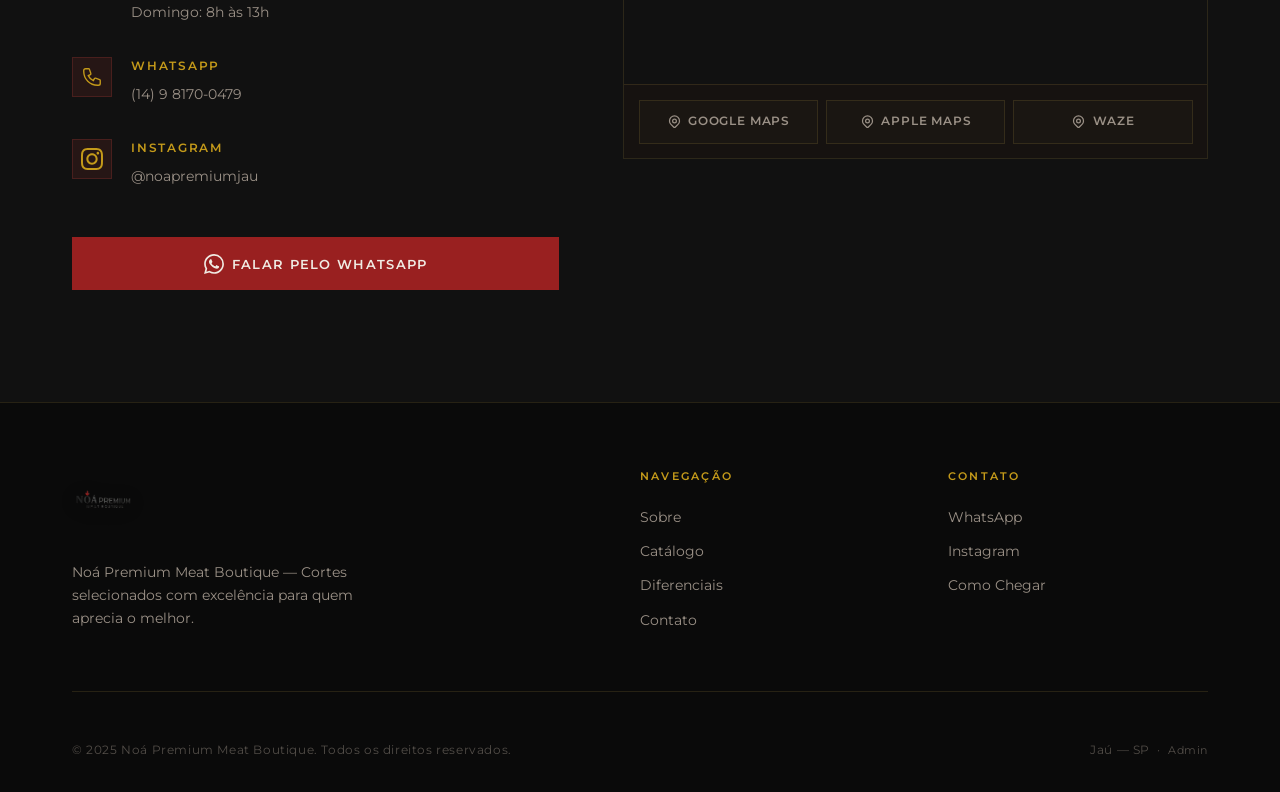
==== commit a333fe9c: "fix: guard calcular() null refs on catalogo.html + cache-bust v20250705" ====
--- a/index.html
+++ b/index.html
@@ -8,7 +8,7 @@
   <link rel="preconnect" href="https://fonts.googleapis.com" />
   <link rel="preconnect" href="https://fonts.gstatic.com" crossorigin />
   <link href="https://fonts.googleapis.com/css2?family=Playfair+Display:ital,wght@0,700;0,800;0,900;1,700;1,800;1,900&family=Montserrat:wght@300;400;500;600;700&display=swap" rel="stylesheet" />
-  <link rel="stylesheet" href="style.css" />
+  <link rel="stylesheet" href="style.css?v=20250705" />
 </head>
 <body>
 
@@ -438,6 +438,6 @@
     <span class="whatsapp-float-label">Fale Conosco</span>
   </a>
 
-  <script src="script.js"></script>
+  <script src="script.js?v=20250705"></script>
 </body>
 </html>
--- a/style.css
+++ b/style.css
@@ -186,7 +186,7 @@
 }
 
 .logo-img {
-  height: 110px;
+  height: 136px;
   width: auto;
   filter: brightness(1) drop-shadow(0 2px 8px rgba(0,0,0,0.5));
   transition: transform var(--trans), filter var(--trans);
@@ -1931,7 +1931,7 @@
 
 @media (max-width: 768px) {
   /* ---- NAVBAR ---- */
-  .logo-img  { height: 68px; }
+  .logo-img  { height: 84px; }
   .hero-logo { height: 170px; }
   .nav-links, .btn-nav { display: none; }
   .hamburger { display: flex; position: relative; z-index: 1001; }
@@ -2070,7 +2070,7 @@
   .section-title { font-size: clamp(1.7rem, 8vw, 2.2rem); }
 
   /* ---- NAVBAR ---- */
-  .logo-img { height: 56px; }
+  .logo-img { height: 68px; }
   .navbar.scrolled { padding: 0.5rem 0; }
 
   /* ---- HERO ---- */
